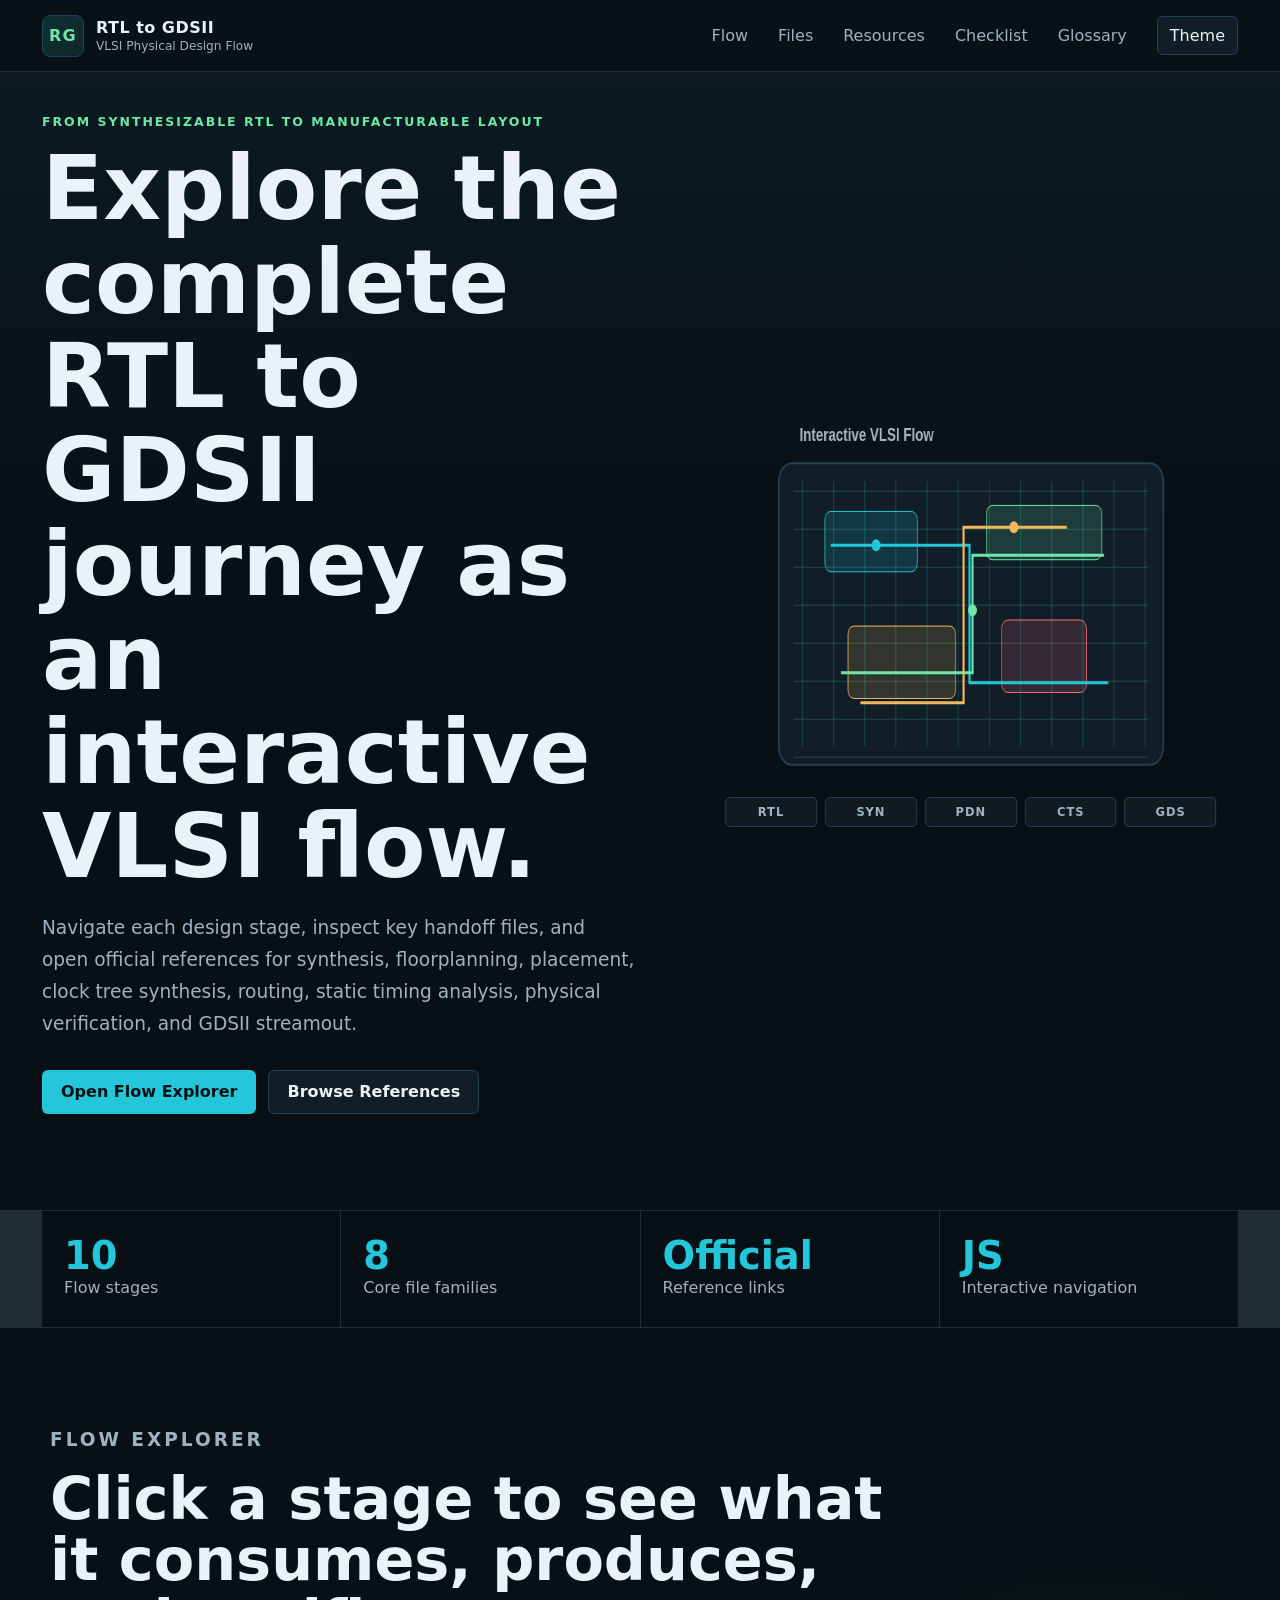
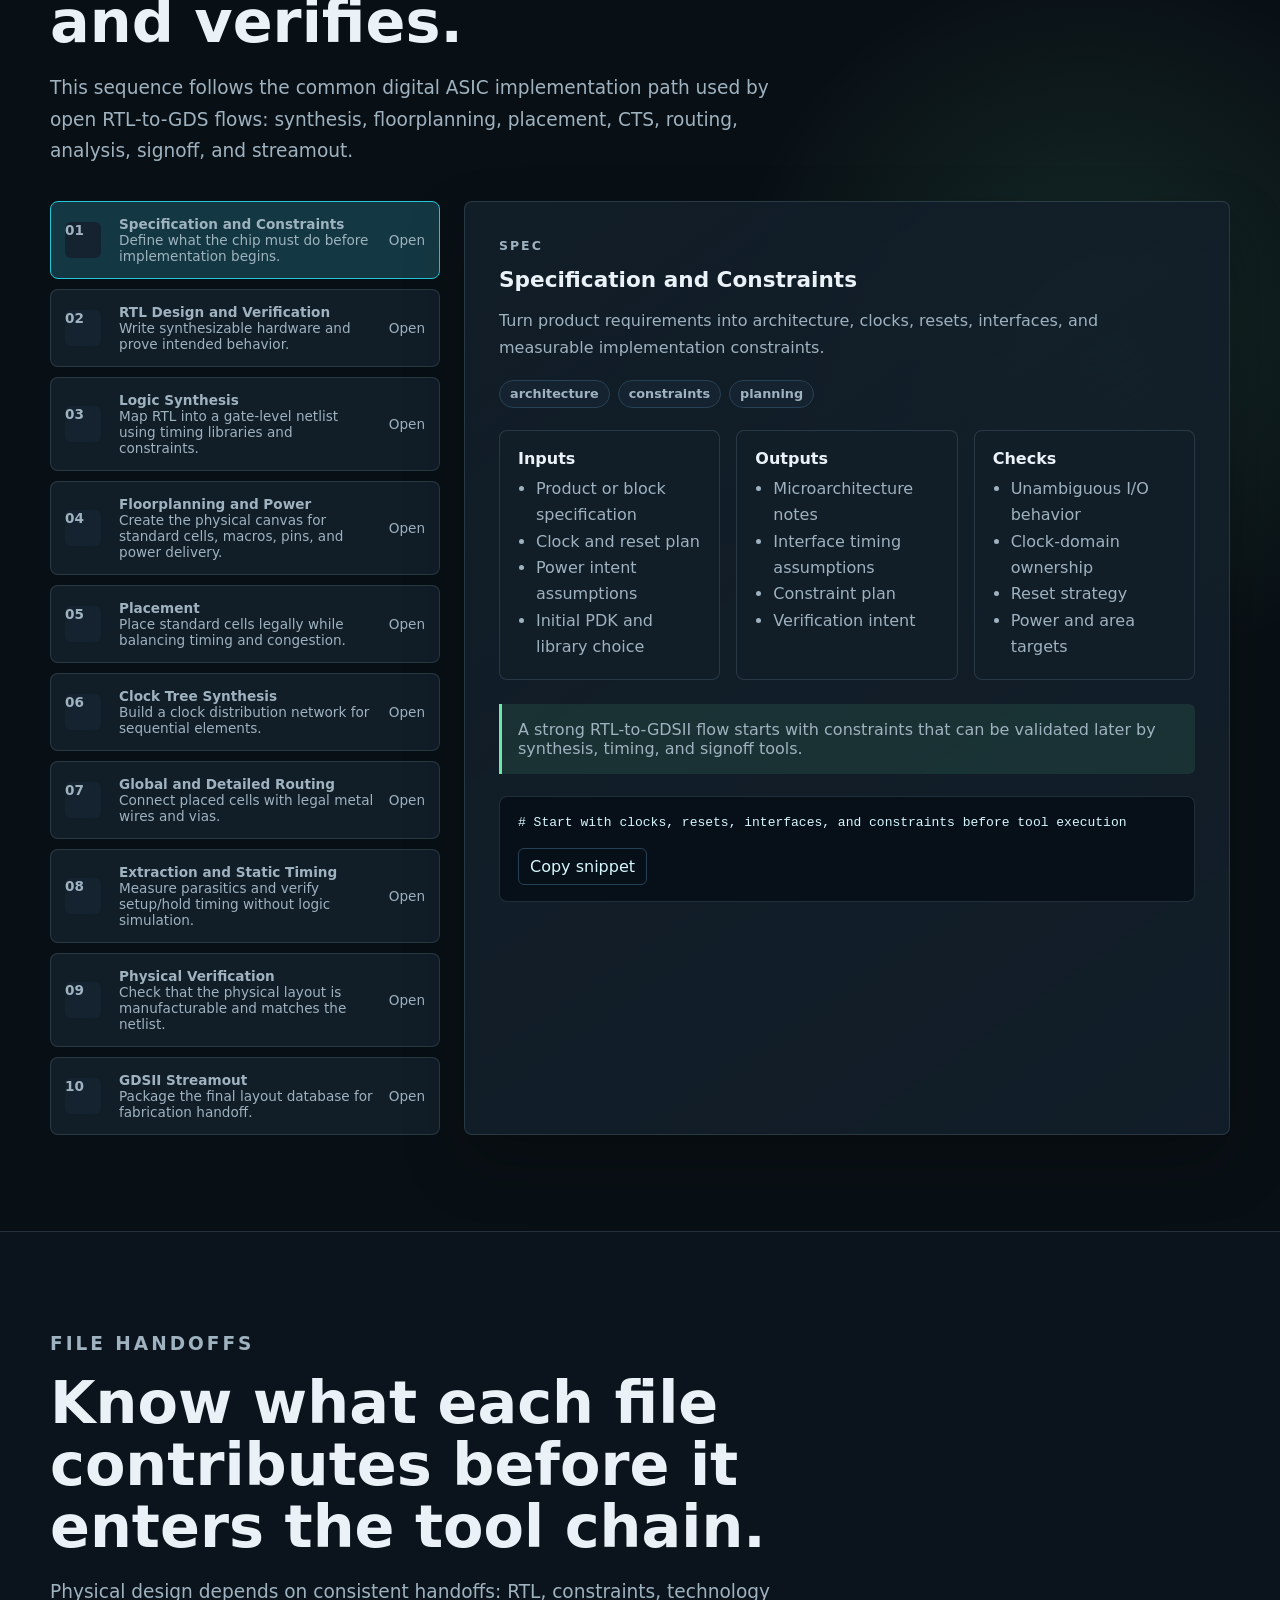
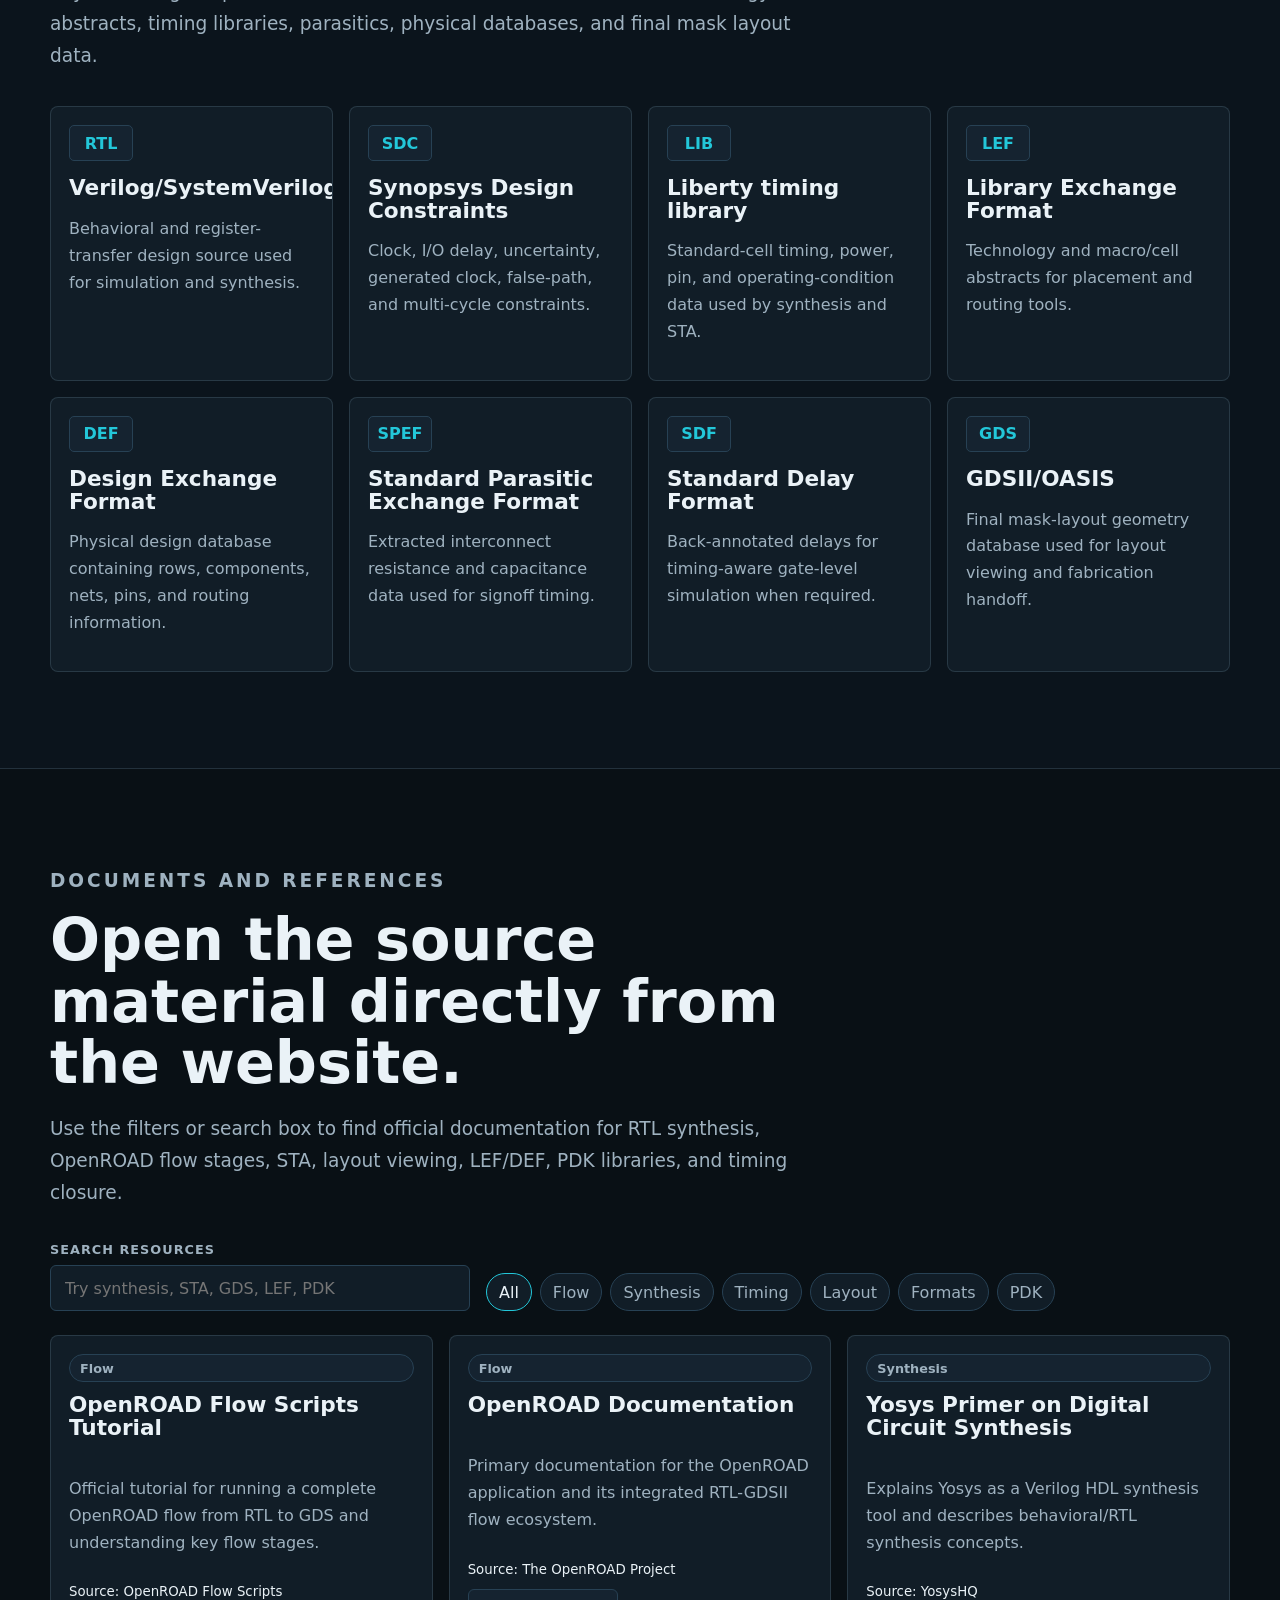
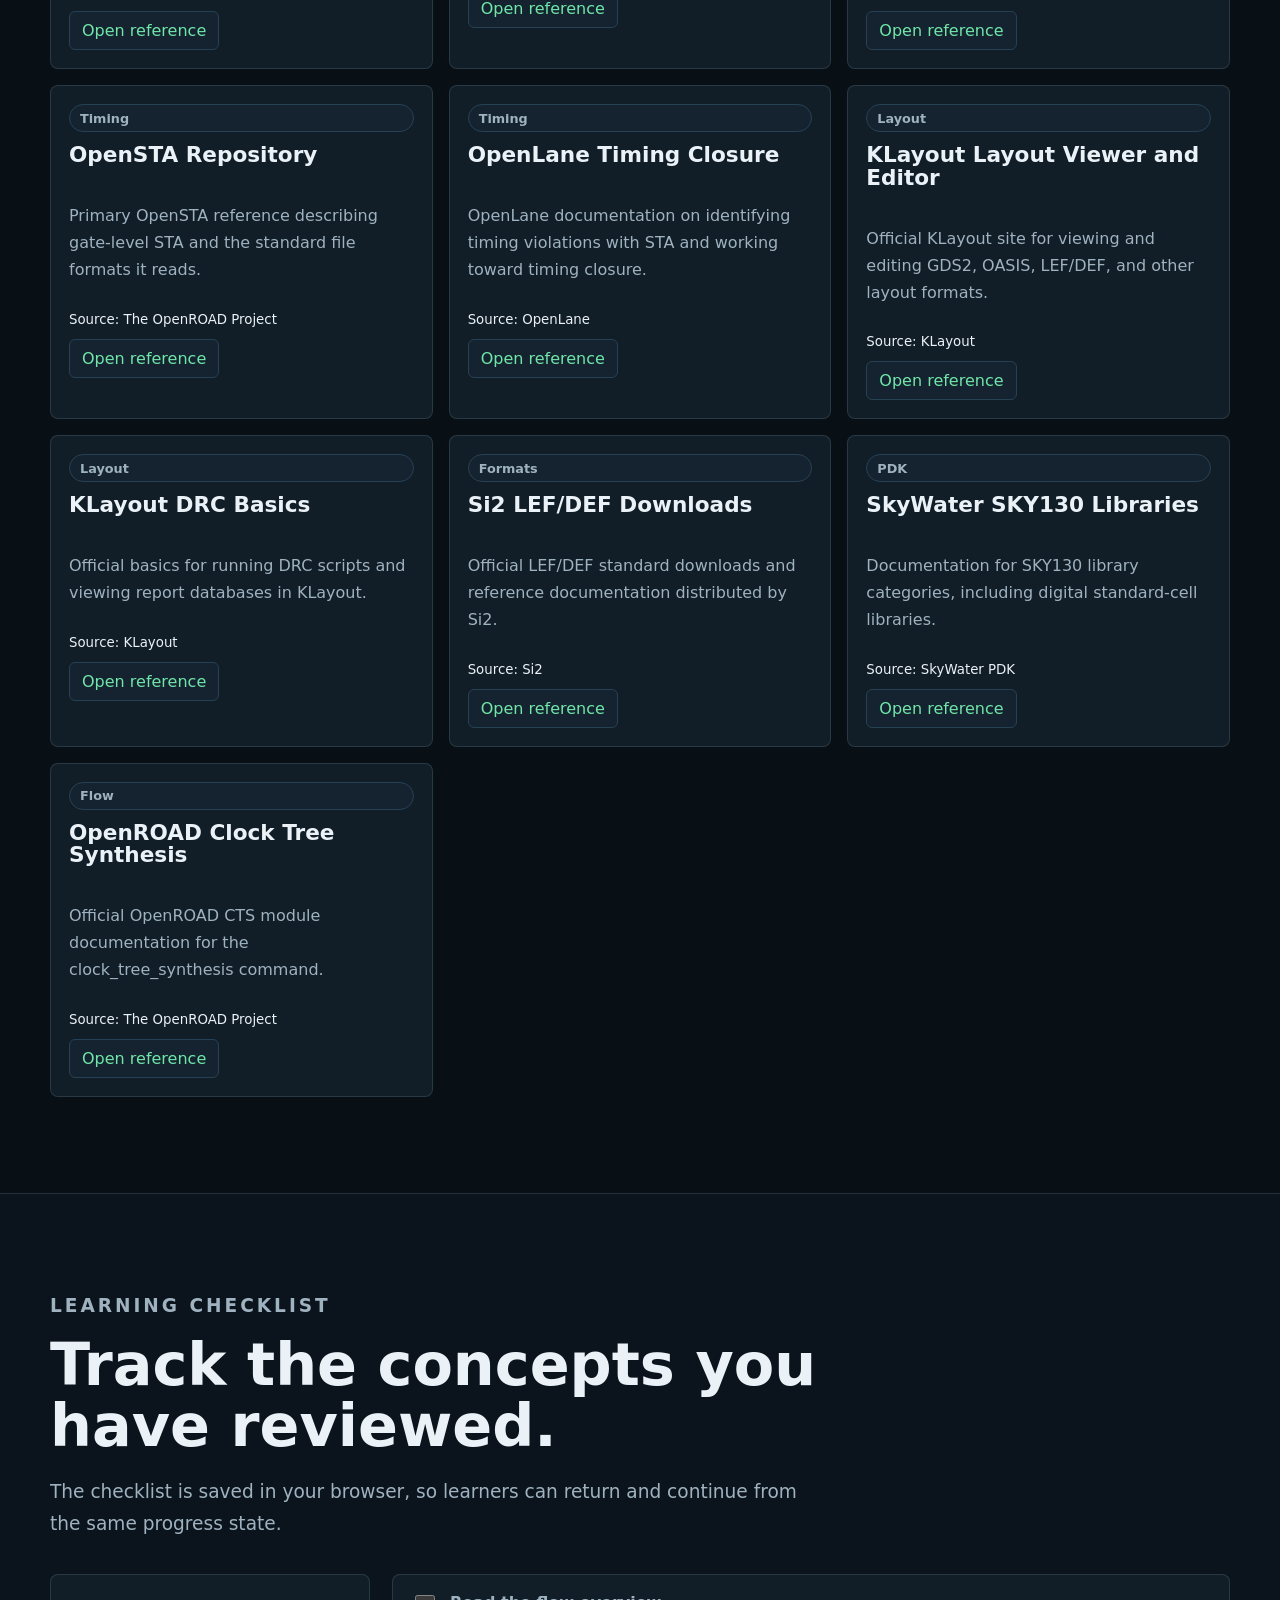
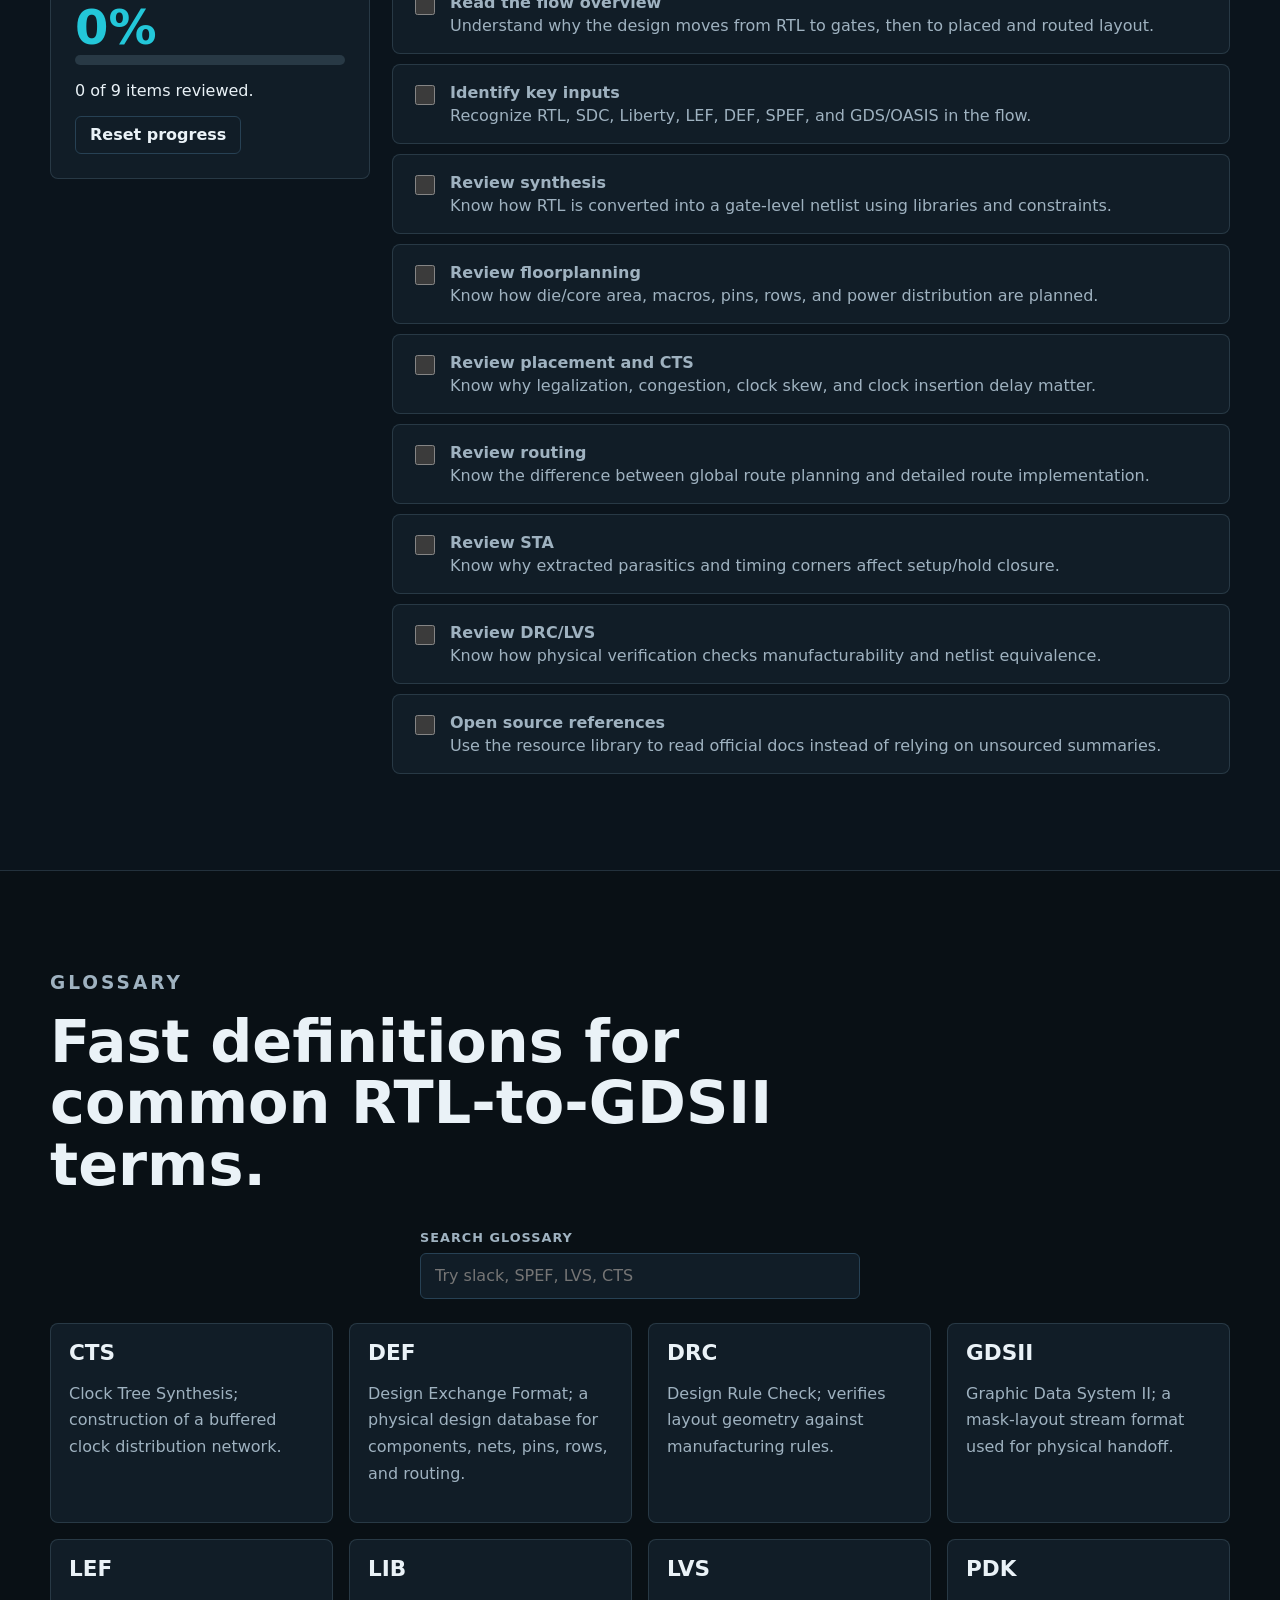
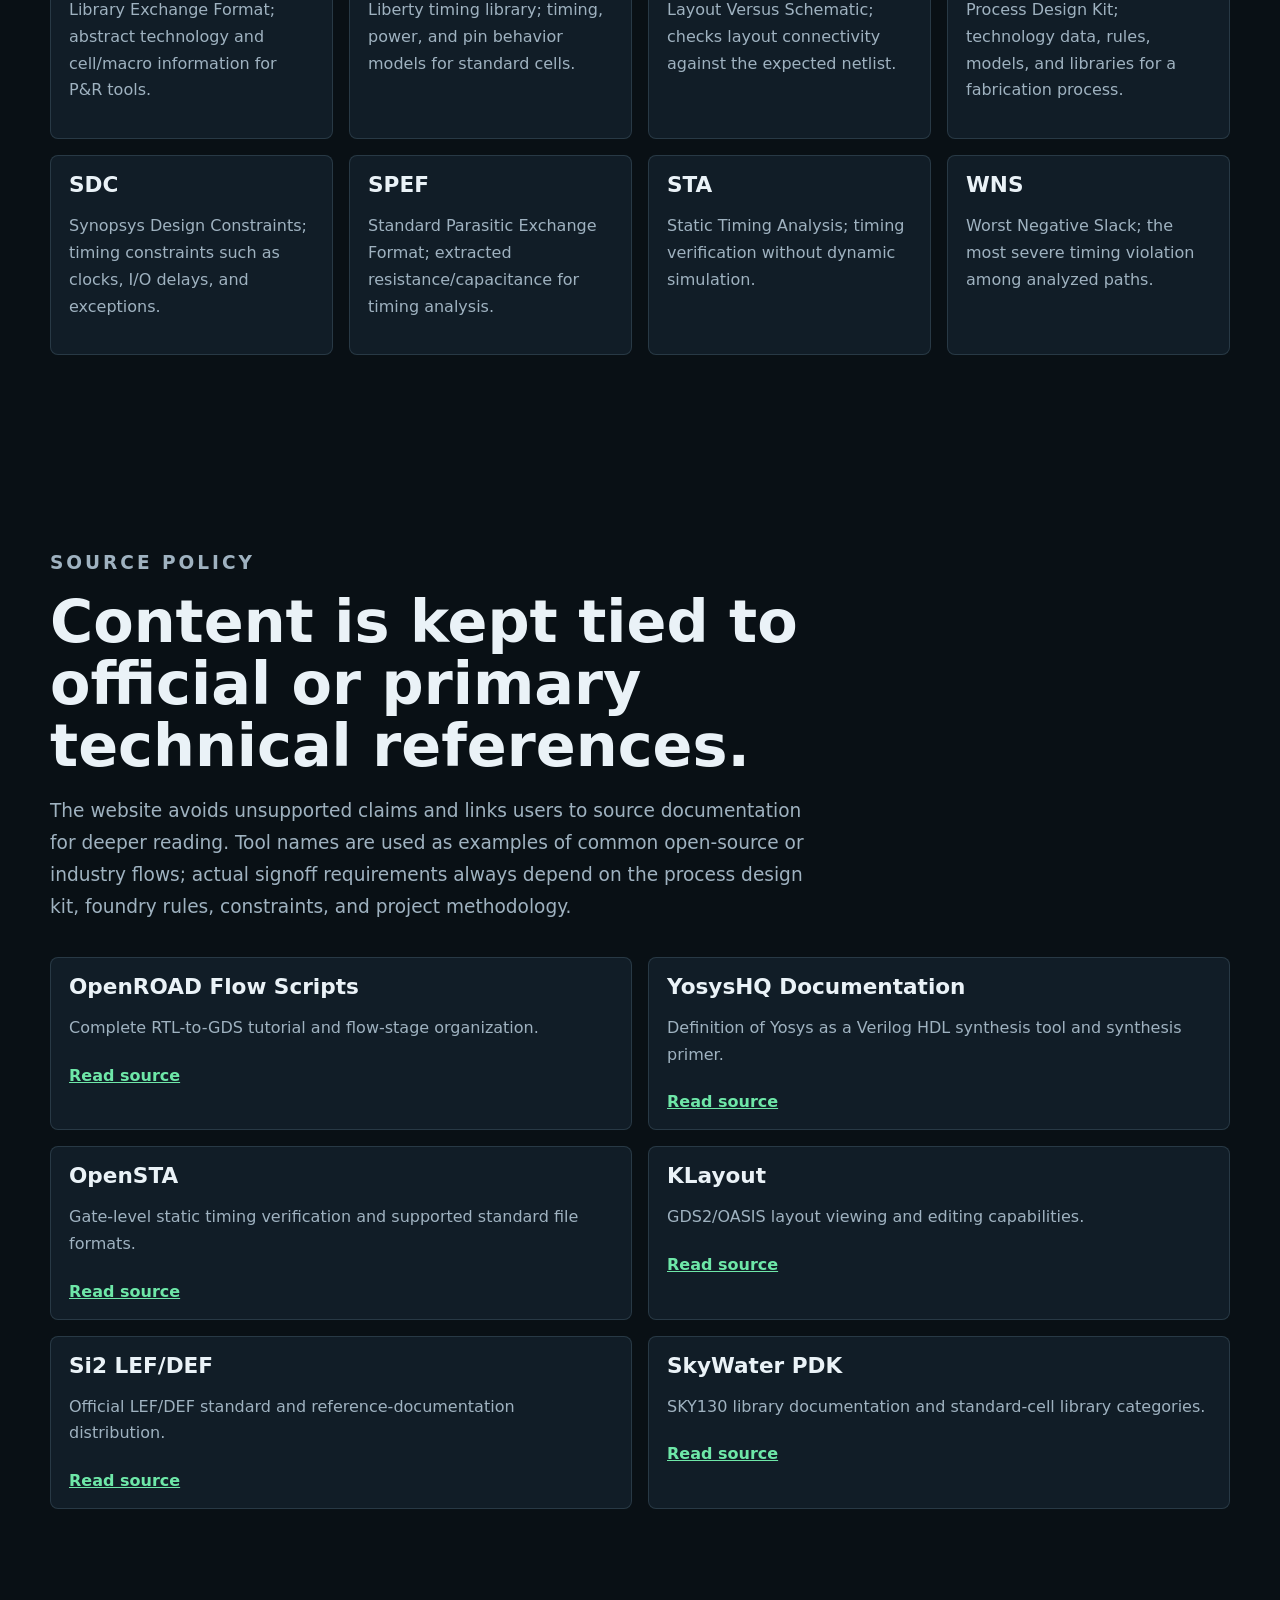
==== index.html @ 14cce44e "Upgrade RTL to GDSII interactive website" ====
<!DOCTYPE html>
<html lang="en">
<head>
  <meta charset="UTF-8">
  <meta name="viewport" content="width=device-width, initial-scale=1.0">
  <meta name="description" content="Interactive RTL to GDSII learning portal for VLSI physical design flow, file formats, signoff checks, and official references.">
  <title>RTL to GDSII | Interactive VLSI Design Flow</title>
  <link rel="stylesheet" href="style.css">
</head>
<body>
  <header class="site-header" id="top">
    <a class="brand" href="#home" aria-label="RTL to GDSII home">
      <span class="brand-mark">RG</span>
      <span>
        <strong>RTL to GDSII</strong>
        <small>VLSI Physical Design Flow</small>
      </span>
    </a>
    <button class="icon-button menu-toggle" type="button" aria-label="Open navigation" data-menu-toggle>
      <span></span><span></span><span></span>
    </button>
    <nav class="top-nav" aria-label="Primary navigation" data-nav>
      <a href="#flow">Flow</a>
      <a href="#formats">Files</a>
      <a href="#resources">Resources</a>
      <a href="#checklist">Checklist</a>
      <a href="#glossary">Glossary</a>
    </nav>
    <button class="mode-toggle" type="button" data-theme-toggle aria-label="Toggle interface theme">Theme</button>
  </header>

  <main>
    <section class="hero section-band" id="home">
      <div class="hero-copy reveal">
        <p class="eyebrow">From synthesizable RTL to manufacturable layout</p>
        <h1>Explore the complete RTL to GDSII journey as an interactive VLSI flow.</h1>
        <p class="hero-text">
          Navigate each design stage, inspect key handoff files, and open official references for synthesis,
          floorplanning, placement, clock tree synthesis, routing, static timing analysis, physical verification,
          and GDSII streamout.
        </p>
        <div class="hero-actions">
          <a class="primary-action" href="#flow">Open Flow Explorer</a>
          <a class="secondary-action" href="#resources">Browse References</a>
        </div>
      </div>
      <div class="hero-visual" aria-label="Animated routing view">
        <canvas id="signalCanvas" width="720" height="520"></canvas>
        <div class="chip-labels">
          <span>RTL</span>
          <span>SYN</span>
          <span>PDN</span>
          <span>CTS</span>
          <span>GDS</span>
        </div>
      </div>
    </section>

    <section class="quick-strip" aria-label="Key learning areas">
      <div><strong>10</strong><span>Flow stages</span></div>
      <div><strong>8</strong><span>Core file families</span></div>
      <div><strong>Official</strong><span>Reference links</span></div>
      <div><strong>JS</strong><span>Interactive navigation</span></div>
    </section>

    <section class="section-band" id="flow">
      <div class="section-heading reveal">
        <p class="eyebrow">Flow Explorer</p>
        <h2>Click a stage to see what it consumes, produces, and verifies.</h2>
        <p>
          This sequence follows the common digital ASIC implementation path used by open RTL-to-GDS flows:
          synthesis, floorplanning, placement, CTS, routing, analysis, signoff, and streamout.
        </p>
      </div>
      <div class="flow-layout">
        <div class="stage-rail" data-stage-rail aria-label="RTL to GDSII stages"></div>
        <article class="stage-panel" data-stage-panel aria-live="polite"></article>
      </div>
    </section>

    <section class="section-band muted" id="formats">
      <div class="section-heading reveal">
        <p class="eyebrow">File Handoffs</p>
        <h2>Know what each file contributes before it enters the tool chain.</h2>
        <p>
          Physical design depends on consistent handoffs: RTL, constraints, technology abstracts, timing libraries,
          parasitics, physical databases, and final mask layout data.
        </p>
      </div>
      <div class="format-grid" data-format-grid></div>
    </section>

    <section class="section-band" id="resources">
      <div class="section-heading reveal">
        <p class="eyebrow">Documents and References</p>
        <h2>Open the source material directly from the website.</h2>
        <p>
          Use the filters or search box to find official documentation for RTL synthesis, OpenROAD flow stages,
          STA, layout viewing, LEF/DEF, PDK libraries, and timing closure.
        </p>
      </div>
      <div class="resource-tools">
        <label class="search-field">
          <span>Search resources</span>
          <input type="search" data-resource-search placeholder="Try synthesis, STA, GDS, LEF, PDK">
        </label>
        <div class="filter-row" data-resource-filters></div>
      </div>
      <div class="resource-grid" data-resource-grid></div>
    </section>

    <section class="section-band muted" id="checklist">
      <div class="section-heading reveal">
        <p class="eyebrow">Learning Checklist</p>
        <h2>Track the concepts you have reviewed.</h2>
        <p>
          The checklist is saved in your browser, so learners can return and continue from the same progress state.
        </p>
      </div>
      <div class="checklist-layout">
        <div class="progress-card">
          <span class="progress-number" data-progress-number>0%</span>
          <div class="progress-track"><span data-progress-bar></span></div>
          <p data-progress-caption>Start with the first item below.</p>
          <button class="secondary-action compact" type="button" data-reset-progress>Reset progress</button>
        </div>
        <div class="checklist" data-checklist></div>
      </div>
    </section>

    <section class="section-band" id="glossary">
      <div class="section-heading reveal">
        <p class="eyebrow">Glossary</p>
        <h2>Fast definitions for common RTL-to-GDSII terms.</h2>
      </div>
      <label class="search-field glossary-search">
        <span>Search glossary</span>
        <input type="search" data-glossary-search placeholder="Try slack, SPEF, LVS, CTS">
      </label>
      <div class="glossary-grid" data-glossary-grid></div>
    </section>

    <section class="section-band sources" id="sources">
      <div class="section-heading reveal">
        <p class="eyebrow">Source Policy</p>
        <h2>Content is kept tied to official or primary technical references.</h2>
        <p>
          The website avoids unsupported claims and links users to source documentation for deeper reading.
          Tool names are used as examples of common open-source or industry flows; actual signoff requirements
          always depend on the process design kit, foundry rules, constraints, and project methodology.
        </p>
      </div>
      <div class="source-list" data-source-list></div>
    </section>
  </main>

  <button class="back-to-top" type="button" data-back-to-top aria-label="Back to top">Top</button>
  <script src="app.js"></script>
</body>
</html>
---- style.css ----
:root {
  color-scheme: dark;
  --bg: #091015;
  --bg-2: #0d171f;
  --panel: #111d27;
  --panel-2: #152330;
  --line: #274154;
  --line-soft: rgba(145, 183, 205, 0.18);
  --text: #eaf2f7;
  --muted: #9fb2c0;
  --soft: #6d8392;
  --accent: #23c7d9;
  --accent-2: #6ee7a8;
  --accent-3: #f2b95b;
  --danger: #ff6b7a;
  --shadow: rgba(0, 0, 0, 0.26);
  --max: 1180px;
  --radius: 8px;
}

body.light {
  color-scheme: light;
  --bg: #f5f8fb;
  --bg-2: #e8f0f6;
  --panel: #ffffff;
  --panel-2: #f0f5f9;
  --line: #bfd1dc;
  --line-soft: rgba(50, 83, 102, 0.16);
  --text: #10212e;
  --muted: #42596a;
  --soft: #6e8494;
  --shadow: rgba(34, 68, 88, 0.14);
}

* {
  box-sizing: border-box;
}

html {
  scroll-behavior: smooth;
}

body {
  margin: 0;
  min-height: 100vh;
  font-family: Inter, ui-sans-serif, system-ui, -apple-system, BlinkMacSystemFont, "Segoe UI", sans-serif;
  background:
    linear-gradient(180deg, rgba(35, 199, 217, 0.07), transparent 520px),
    radial-gradient(circle at 85% 20%, rgba(110, 231, 168, 0.12), transparent 360px),
    var(--bg);
  color: var(--text);
}

a {
  color: inherit;
}

button,
input {
  font: inherit;
}

.site-header {
  position: sticky;
  top: 0;
  z-index: 50;
  display: grid;
  grid-template-columns: auto 1fr auto;
  align-items: center;
  gap: 18px;
  min-height: 72px;
  padding: 12px clamp(16px, 4vw, 42px);
  border-bottom: 1px solid var(--line-soft);
  background: color-mix(in srgb, var(--bg) 88%, transparent);
  backdrop-filter: blur(16px);
}

.brand {
  display: inline-flex;
  align-items: center;
  gap: 12px;
  text-decoration: none;
}

.brand-mark {
  display: grid;
  place-items: center;
  width: 42px;
  height: 42px;
  border: 1px solid var(--line);
  border-radius: var(--radius);
  background: linear-gradient(135deg, rgba(35, 199, 217, 0.18), rgba(110, 231, 168, 0.10));
  color: var(--accent-2);
  font-weight: 800;
  letter-spacing: 0.08em;
}

.brand strong,
.brand small {
  display: block;
}

.brand strong {
  font-size: 1rem;
  letter-spacing: 0.03em;
}

.brand small {
  margin-top: 2px;
  color: var(--muted);
  font-size: 0.76rem;
}

.top-nav {
  display: flex;
  justify-content: flex-end;
  align-items: center;
  gap: 6px;
}

.top-nav a {
  padding: 9px 12px;
  border-radius: 6px;
  color: var(--muted);
  text-decoration: none;
  transition: background 160ms ease, color 160ms ease;
}

.top-nav a:hover,
.top-nav a.active {
  color: var(--text);
  background: var(--line-soft);
}

.mode-toggle,
.primary-action,
.secondary-action,
.back-to-top,
.resource-card a,
.copy-button {
  border: 1px solid var(--line);
  border-radius: 6px;
  cursor: pointer;
  transition: transform 160ms ease, border-color 160ms ease, background 160ms ease;
}

.mode-toggle {
  justify-self: end;
  padding: 9px 12px;
  background: var(--panel);
  color: var(--text);
}

.mode-toggle:hover,
.secondary-action:hover,
.copy-button:hover {
  transform: translateY(-1px);
  border-color: var(--accent);
}

.menu-toggle {
  display: none;
  width: 42px;
  height: 42px;
  border: 1px solid var(--line);
  border-radius: 6px;
  background: var(--panel);
}

.menu-toggle span {
  display: block;
  width: 18px;
  height: 2px;
  margin: 4px auto;
  background: var(--text);
}

.section-band {
  width: 100%;
  padding: clamp(54px, 8vw, 96px) clamp(16px, 4vw, 42px);
}

.section-band > * {
  max-width: var(--max);
  margin-left: auto;
  margin-right: auto;
}

.muted {
  background: color-mix(in srgb, var(--bg-2) 72%, transparent);
  border-top: 1px solid var(--line-soft);
  border-bottom: 1px solid var(--line-soft);
}

.hero {
  min-height: calc(100vh - 72px);
  display: grid;
  grid-template-columns: minmax(0, 1fr) minmax(380px, 0.9fr);
  align-items: center;
  gap: clamp(28px, 6vw, 68px);
  padding-top: 42px;
}

.hero-copy,
.hero-visual {
  max-width: none;
}

.eyebrow {
  margin: 0 0 12px;
  color: var(--accent-2);
  font-size: 0.78rem;
  font-weight: 800;
  letter-spacing: 0.16em;
  text-transform: uppercase;
}

h1,
h2,
h3 {
  margin: 0;
  letter-spacing: 0;
  line-height: 1.05;
}

h1 {
  max-width: 780px;
  font-size: clamp(2.5rem, 7vw, 5.9rem);
}

h2 {
  max-width: 840px;
  font-size: clamp(2rem, 4.6vw, 4.3rem);
}

h3 {
  font-size: 1.35rem;
}

.hero-text,
.section-heading p {
  max-width: 760px;
  color: var(--muted);
  font-size: clamp(1rem, 1.6vw, 1.16rem);
  line-height: 1.72;
}

.hero-actions {
  display: flex;
  flex-wrap: wrap;
  gap: 12px;
  margin-top: 30px;
}

.primary-action,
.secondary-action {
  display: inline-flex;
  align-items: center;
  justify-content: center;
  min-height: 44px;
  padding: 0 18px;
  text-decoration: none;
  font-weight: 800;
}

.primary-action {
  border-color: transparent;
  background: var(--accent);
  color: #031116;
}

.primary-action:hover {
  transform: translateY(-2px);
  background: color-mix(in srgb, var(--accent) 86%, white);
}

.secondary-action {
  background: var(--panel);
  color: var(--text);
}

.compact {
  min-height: 38px;
  padding: 0 14px;
}

.hero-visual {
  position: relative;
  min-height: 520px;
  overflow: hidden;
}

#signalCanvas {
  width: 100%;
  height: min(62vw, 520px);
  display: block;
}

.chip-labels {
  position: absolute;
  left: 50%;
  bottom: 9%;
  display: grid;
  grid-template-columns: repeat(5, minmax(42px, 1fr));
  gap: 8px;
  width: min(92%, 560px);
  transform: translateX(-50%);
}

.chip-labels span {
  padding: 7px 5px;
  border: 1px solid var(--line);
  border-radius: 5px;
  background: color-mix(in srgb, var(--panel) 82%, transparent);
  color: var(--muted);
  text-align: center;
  font-size: 0.72rem;
  font-weight: 800;
  letter-spacing: 0.08em;
}

.quick-strip {
  display: grid;
  grid-template-columns: repeat(4, 1fr);
  gap: 1px;
  padding: 1px clamp(16px, 4vw, 42px);
  background: var(--line-soft);
}

.quick-strip div {
  min-height: 116px;
  padding: 22px;
  background: var(--bg);
}

.quick-strip strong,
.quick-strip span {
  display: block;
}

.quick-strip strong {
  color: var(--accent);
  font-size: clamp(1.4rem, 3vw, 2.5rem);
}

.quick-strip span {
  color: var(--muted);
}

.section-heading {
  margin-bottom: 34px;
}

.flow-layout {
  display: grid;
  grid-template-columns: 390px 1fr;
  gap: 24px;
  min-width: 0;
}

.stage-rail {
  display: grid;
  gap: 10px;
  min-width: 0;
}

.stage-button {
  display: grid;
  grid-template-columns: 42px 1fr auto;
  align-items: center;
  gap: 12px;
  width: 100%;
  max-width: 100%;
  min-width: 0;
  padding: 14px;
  border: 1px solid var(--line-soft);
  border-radius: var(--radius);
  background: var(--panel);
  color: var(--text);
  text-align: left;
  cursor: pointer;
}

.stage-button:hover,
.stage-button.active {
  border-color: var(--accent);
  background: color-mix(in srgb, var(--panel) 84%, var(--accent) 16%);
}

.stage-index {
  display: grid;
  place-items: center;
  width: 36px;
  height: 36px;
  border-radius: 6px;
  background: var(--panel-2);
  color: var(--accent);
  font-weight: 900;
}

.stage-button strong,
.stage-button span {
  display: block;
}

.stage-button > span:nth-child(2) {
  min-width: 0;
  overflow-wrap: anywhere;
}

.stage-button strong,
.stage-button span span {
  white-space: normal;
  overflow-wrap: anywhere;
}

.stage-button span {
  color: var(--muted);
  font-size: 0.85rem;
}

.stage-arrow {
  color: var(--accent-2);
}

.stage-panel {
  min-height: 620px;
  min-width: 0;
  padding: clamp(20px, 4vw, 34px);
  border: 1px solid var(--line-soft);
  border-radius: var(--radius);
  background: linear-gradient(145deg, var(--panel), color-mix(in srgb, var(--panel-2) 70%, transparent));
  box-shadow: 0 28px 60px var(--shadow);
}

.stage-panel .tag-row,
.tag-row {
  display: flex;
  flex-wrap: wrap;
  gap: 8px;
  margin: 18px 0;
}

.tag {
  display: inline-flex;
  align-items: center;
  min-height: 28px;
  padding: 0 10px;
  border: 1px solid var(--line);
  border-radius: 999px;
  color: var(--muted);
  background: var(--panel-2);
  font-size: 0.8rem;
  font-weight: 700;
}

.detail-grid,
.format-grid,
.resource-grid,
.glossary-grid,
.source-list {
  display: grid;
  gap: 16px;
}

.detail-grid {
  grid-template-columns: repeat(3, 1fr);
  margin-top: 22px;
}

.detail-card,
.format-card,
.resource-card,
.glossary-card,
.source-item,
.check-item,
.progress-card {
  border: 1px solid var(--line-soft);
  border-radius: var(--radius);
  background: var(--panel);
}

.detail-card,
.format-card,
.resource-card,
.glossary-card,
.source-item,
.check-item {
  padding: 18px;
}

.detail-card h4,
.format-card h3,
.resource-card h3,
.glossary-card h3 {
  margin: 0 0 8px;
  color: var(--text);
}

.detail-card ul {
  margin: 0;
  padding-left: 18px;
  color: var(--muted);
  line-height: 1.65;
}

.stage-note {
  margin-top: 24px;
  padding: 16px;
  border-left: 3px solid var(--accent-2);
  border-radius: 0 6px 6px 0;
  background: color-mix(in srgb, var(--accent-2) 10%, transparent);
  color: var(--muted);
}

.format-grid {
  grid-template-columns: repeat(4, 1fr);
}

.format-card {
  position: relative;
  overflow: hidden;
}

.format-card::before {
  content: attr(data-ext);
  display: inline-flex;
  align-items: center;
  justify-content: center;
  min-width: 62px;
  min-height: 34px;
  margin-bottom: 16px;
  border: 1px solid var(--line);
  border-radius: 5px;
  color: var(--accent);
  background: var(--panel-2);
  font-weight: 900;
}

.resource-tools {
  display: grid;
  grid-template-columns: minmax(260px, 420px) 1fr;
  gap: 16px;
  align-items: end;
  margin-bottom: 24px;
}

.search-field {
  display: grid;
  gap: 8px;
}

.search-field span {
  color: var(--muted);
  font-size: 0.8rem;
  font-weight: 800;
  letter-spacing: 0.08em;
  text-transform: uppercase;
}

.search-field input {
  min-height: 46px;
  width: 100%;
  border: 1px solid var(--line);
  border-radius: 6px;
  padding: 0 14px;
  background: var(--panel);
  color: var(--text);
  outline: none;
}

.search-field input:focus {
  border-color: var(--accent);
}

.filter-row {
  display: flex;
  flex-wrap: wrap;
  gap: 8px;
}

.filter-chip {
  min-height: 38px;
  border: 1px solid var(--line);
  border-radius: 999px;
  padding: 0 12px;
  background: var(--panel);
  color: var(--muted);
  cursor: pointer;
}

.filter-chip.active,
.filter-chip:hover {
  color: var(--text);
  border-color: var(--accent);
}

.resource-grid {
  grid-template-columns: repeat(3, 1fr);
}

.resource-card {
  display: grid;
  align-content: start;
  gap: 12px;
}

.resource-card p,
.format-card p,
.glossary-card p,
.source-item p,
.stage-panel p {
  color: var(--muted);
  line-height: 1.68;
}

.resource-card a {
  justify-self: start;
  padding: 9px 12px;
  background: var(--panel-2);
  color: var(--accent-2);
  text-decoration: none;
}

.checklist-layout {
  display: grid;
  grid-template-columns: 320px 1fr;
  gap: 22px;
}

.progress-card {
  position: sticky;
  top: 96px;
  align-self: start;
  padding: 24px;
}

.progress-number {
  display: block;
  color: var(--accent);
  font-size: 3rem;
  font-weight: 900;
}

.progress-track {
  height: 10px;
  overflow: hidden;
  border-radius: 999px;
  background: var(--line-soft);
}

.progress-track span {
  display: block;
  width: 0;
  height: 100%;
  border-radius: inherit;
  background: linear-gradient(90deg, var(--accent), var(--accent-2));
  transition: width 220ms ease;
}

.checklist {
  display: grid;
  gap: 10px;
}

.check-item {
  display: grid;
  grid-template-columns: auto 1fr;
  gap: 12px;
  align-items: start;
  cursor: pointer;
}

.check-item input {
  width: 20px;
  height: 20px;
  margin-top: 2px;
  accent-color: var(--accent);
}

.check-item strong {
  display: block;
  margin-bottom: 4px;
}

.check-item span {
  color: var(--muted);
}

.glossary-search {
  max-width: 440px;
  margin-bottom: 24px;
}

.glossary-grid {
  grid-template-columns: repeat(4, 1fr);
}

.source-list {
  grid-template-columns: repeat(2, 1fr);
}

.source-item a {
  display: inline-block;
  margin-top: 8px;
  color: var(--accent-2);
  font-weight: 800;
}

.code-strip {
  margin-top: 22px;
  border: 1px solid var(--line-soft);
  border-radius: var(--radius);
  background: #071018;
  overflow: hidden;
}

body.light .code-strip {
  background: #10212e;
}

.code-strip pre {
  margin: 0;
  padding: 18px;
  overflow-x: auto;
  color: #d7f7ff;
}

.copy-button {
  margin: 0 0 16px 18px;
  padding: 8px 11px;
  background: transparent;
  color: #d7f7ff;
}

.back-to-top {
  position: fixed;
  right: 18px;
  bottom: 18px;
  z-index: 40;
  padding: 10px 12px;
  background: var(--panel);
  color: var(--text);
  opacity: 0;
  pointer-events: none;
}

.back-to-top.visible {
  opacity: 1;
  pointer-events: auto;
}

.reveal {
  opacity: 0;
  transform: translateY(18px);
  transition: opacity 420ms ease, transform 420ms ease;
}

.reveal.visible {
  opacity: 1;
  transform: none;
}

@media (max-width: 1040px) {
  .hero,
  .flow-layout,
  .checklist-layout {
    grid-template-columns: 1fr;
  }

  .hero {
    min-height: auto;
  }

  .hero-visual {
    min-height: 380px;
  }

  .detail-grid,
  .resource-grid,
  .format-grid,
  .glossary-grid {
    grid-template-columns: repeat(2, 1fr);
  }

  .progress-card {
    position: static;
  }
}

@media (max-width: 760px) {
  .site-header {
    grid-template-columns: auto auto;
  }

  .menu-toggle {
    display: block;
    justify-self: end;
  }

  .top-nav {
    grid-column: 1 / -1;
    display: none;
    flex-direction: column;
    align-items: stretch;
    padding: 8px 0;
  }

  .top-nav.open {
    display: flex;
  }

  .mode-toggle {
    grid-column: 1 / -1;
    justify-self: stretch;
  }

  .quick-strip,
  .resource-tools,
  .detail-grid,
  .resource-grid,
  .format-grid,
  .glossary-grid,
  .source-list {
    grid-template-columns: 1fr;
  }

  .hero-visual {
    min-height: 300px;
  }

  .stage-button {
    grid-template-columns: 38px 1fr;
  }

  .stage-arrow {
    display: none;
  }
}

@media (prefers-reduced-motion: reduce) {
  *,
  *::before,
  *::after {
    scroll-behavior: auto !important;
    transition: none !important;
    animation: none !important;
  }
}
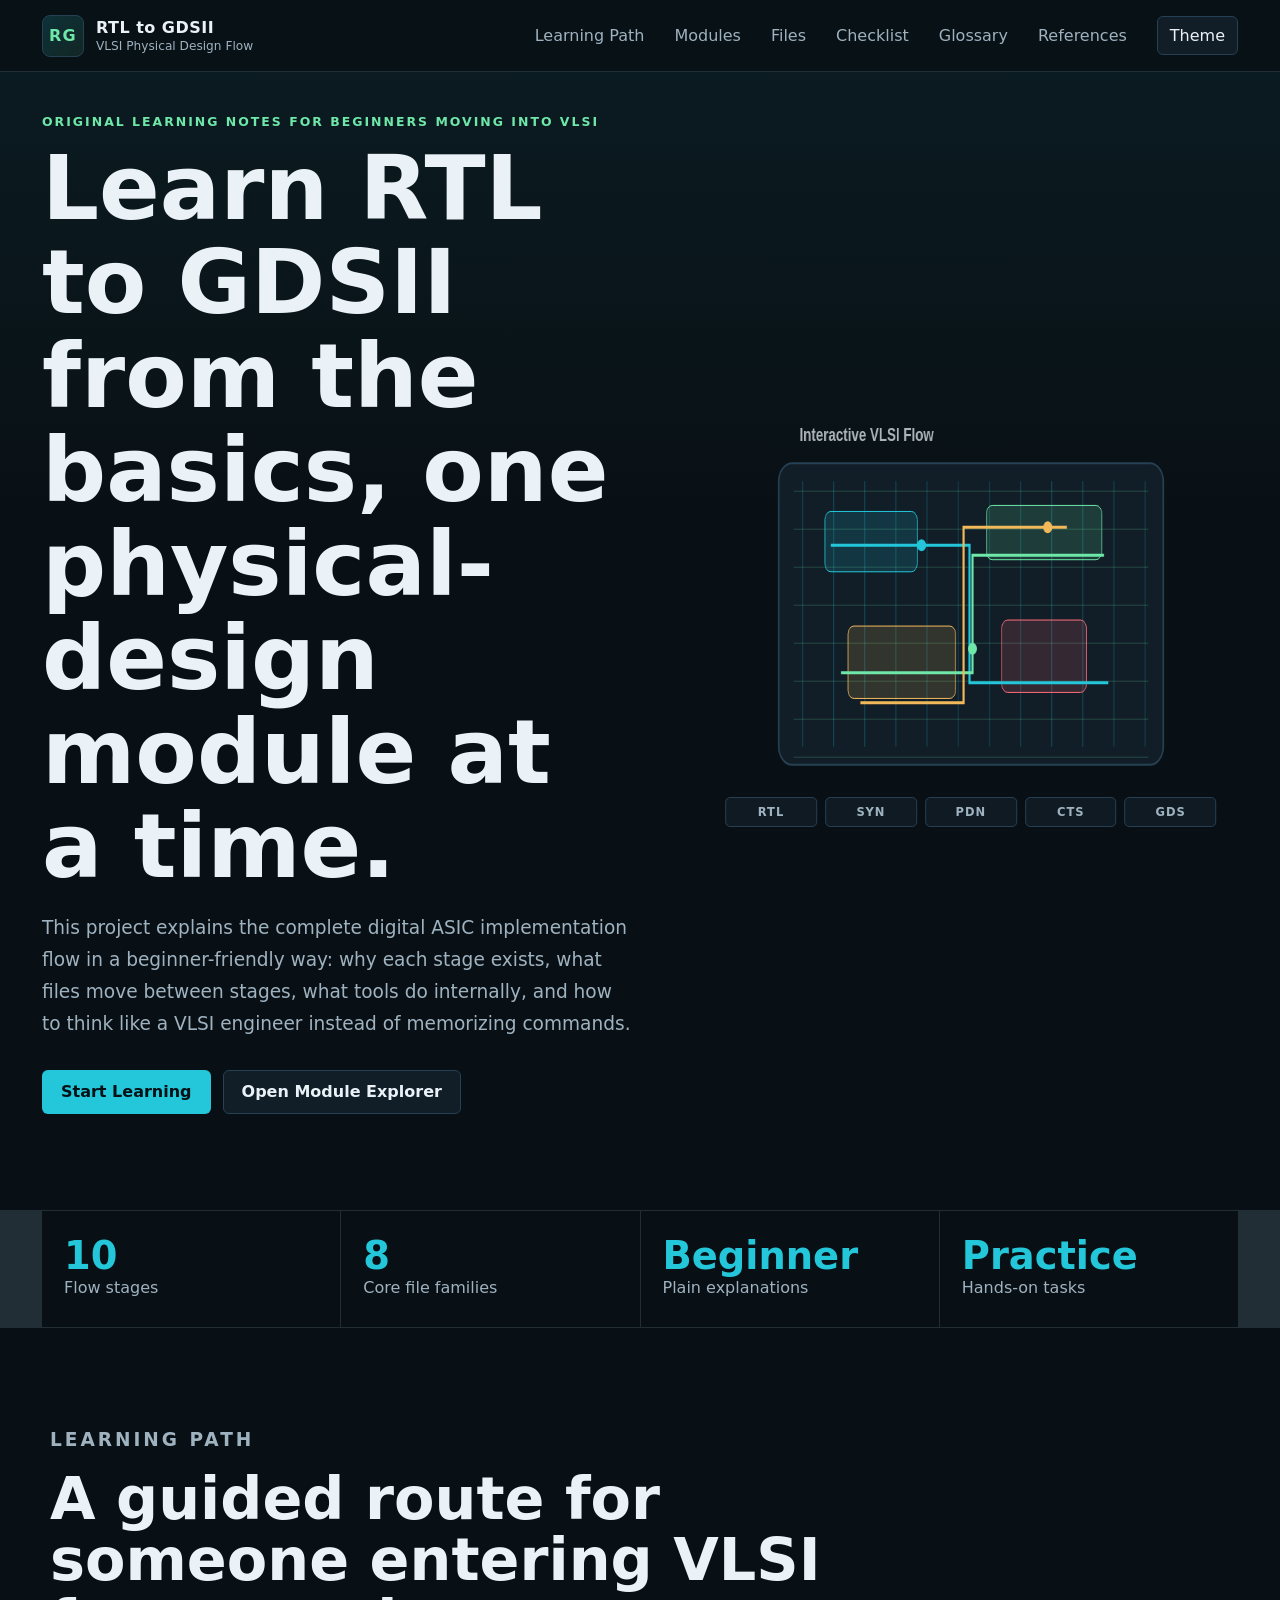
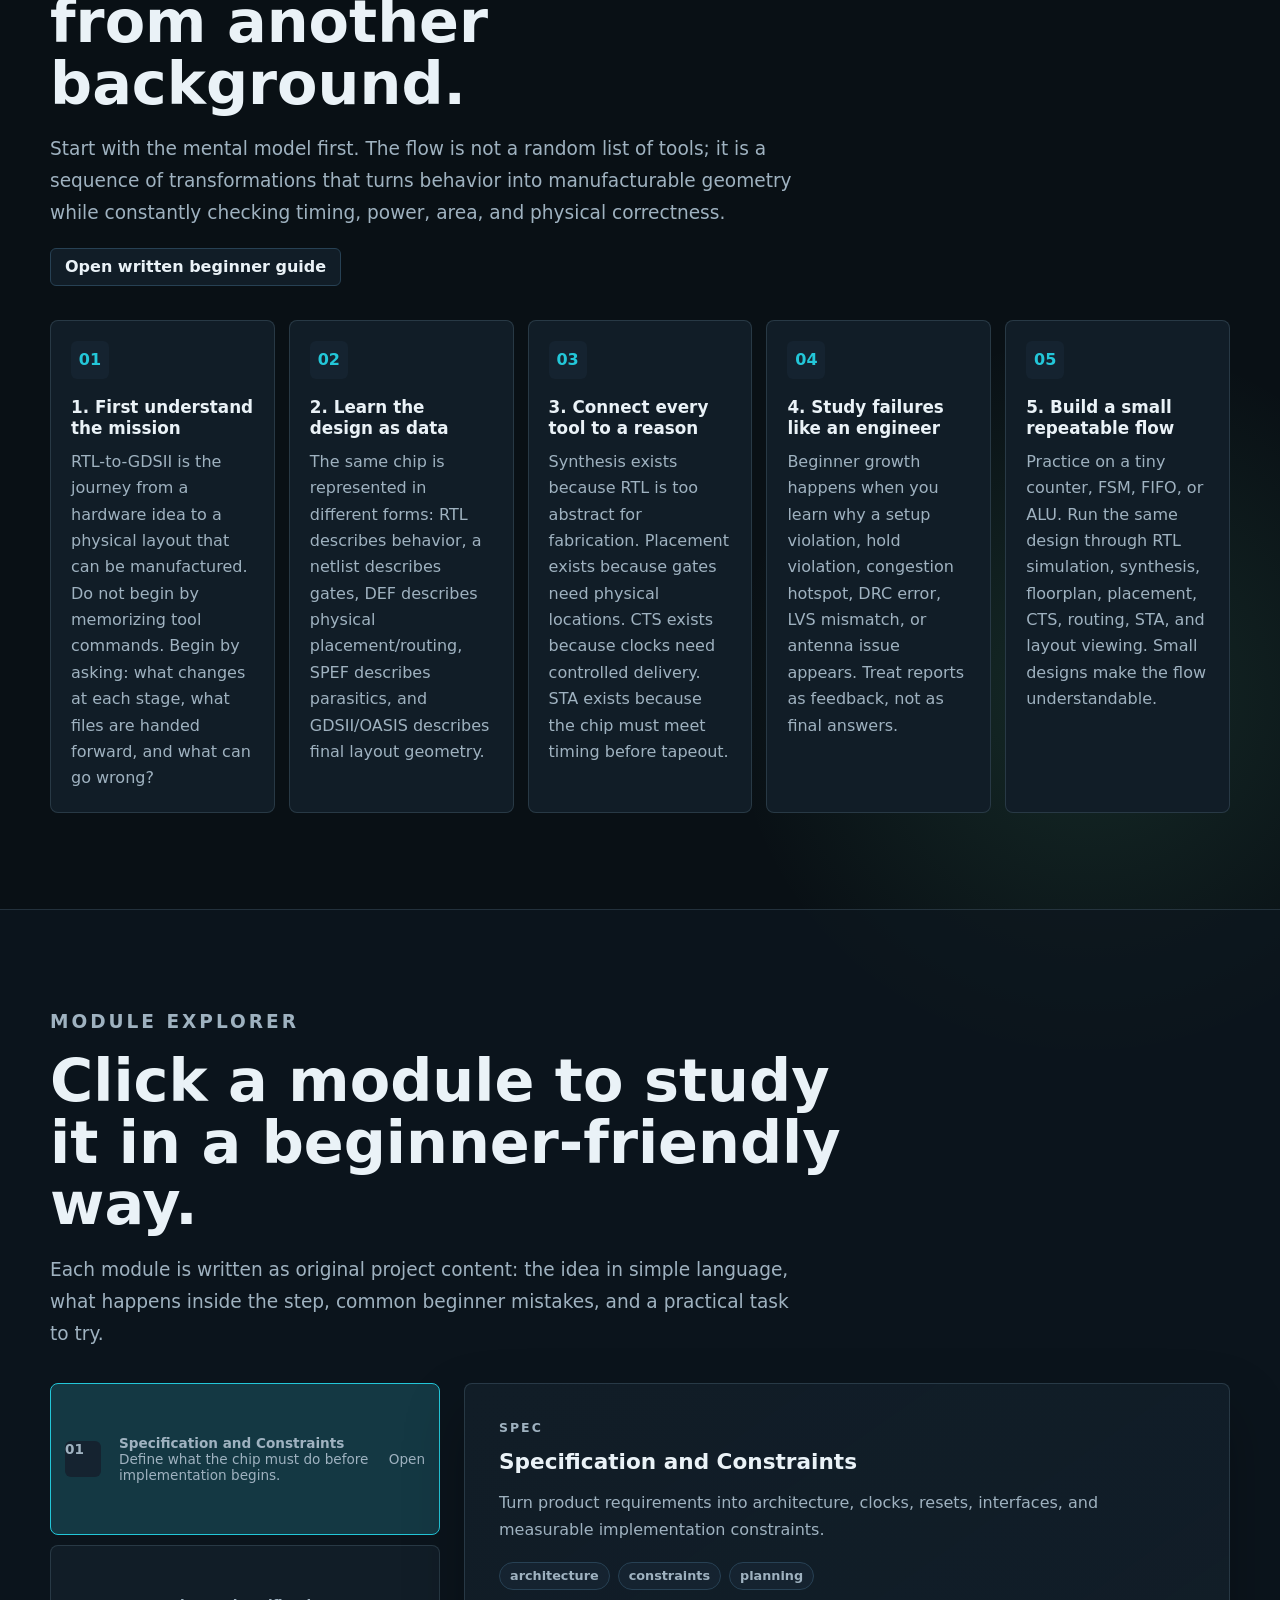
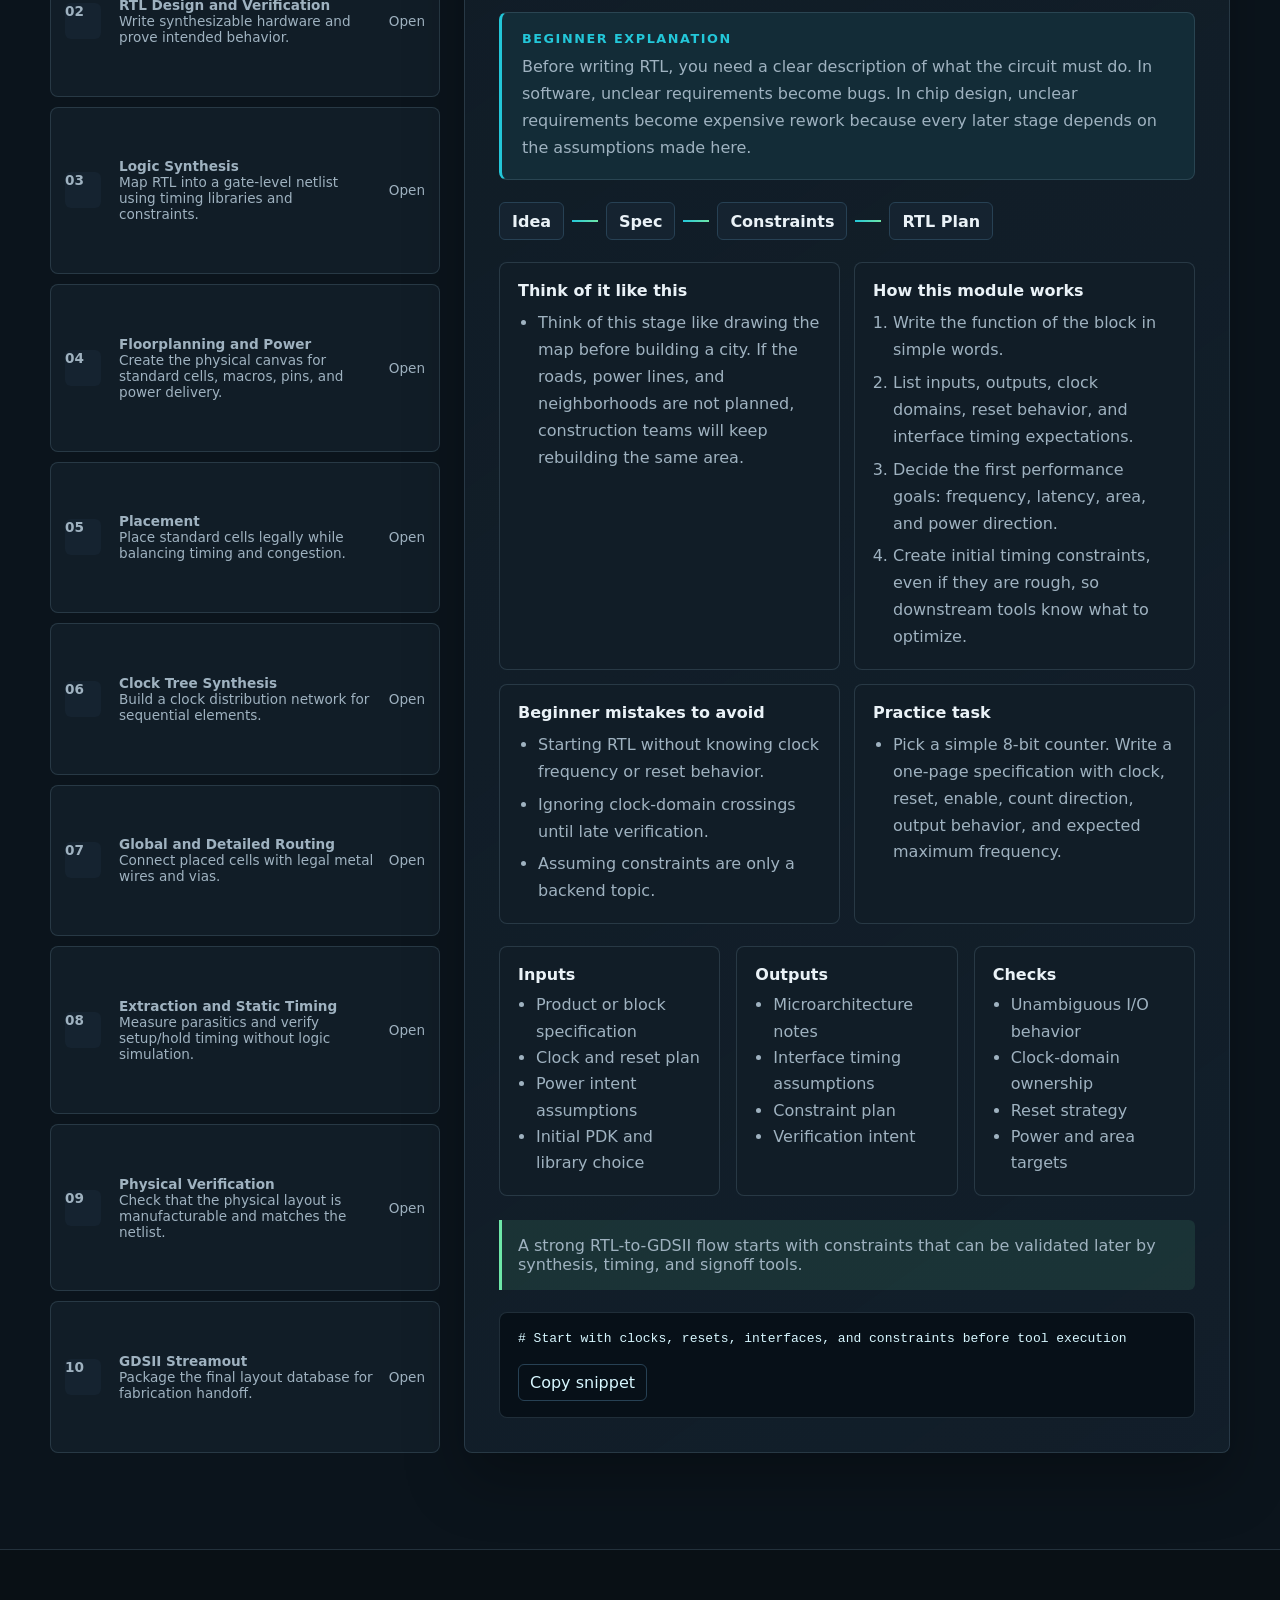
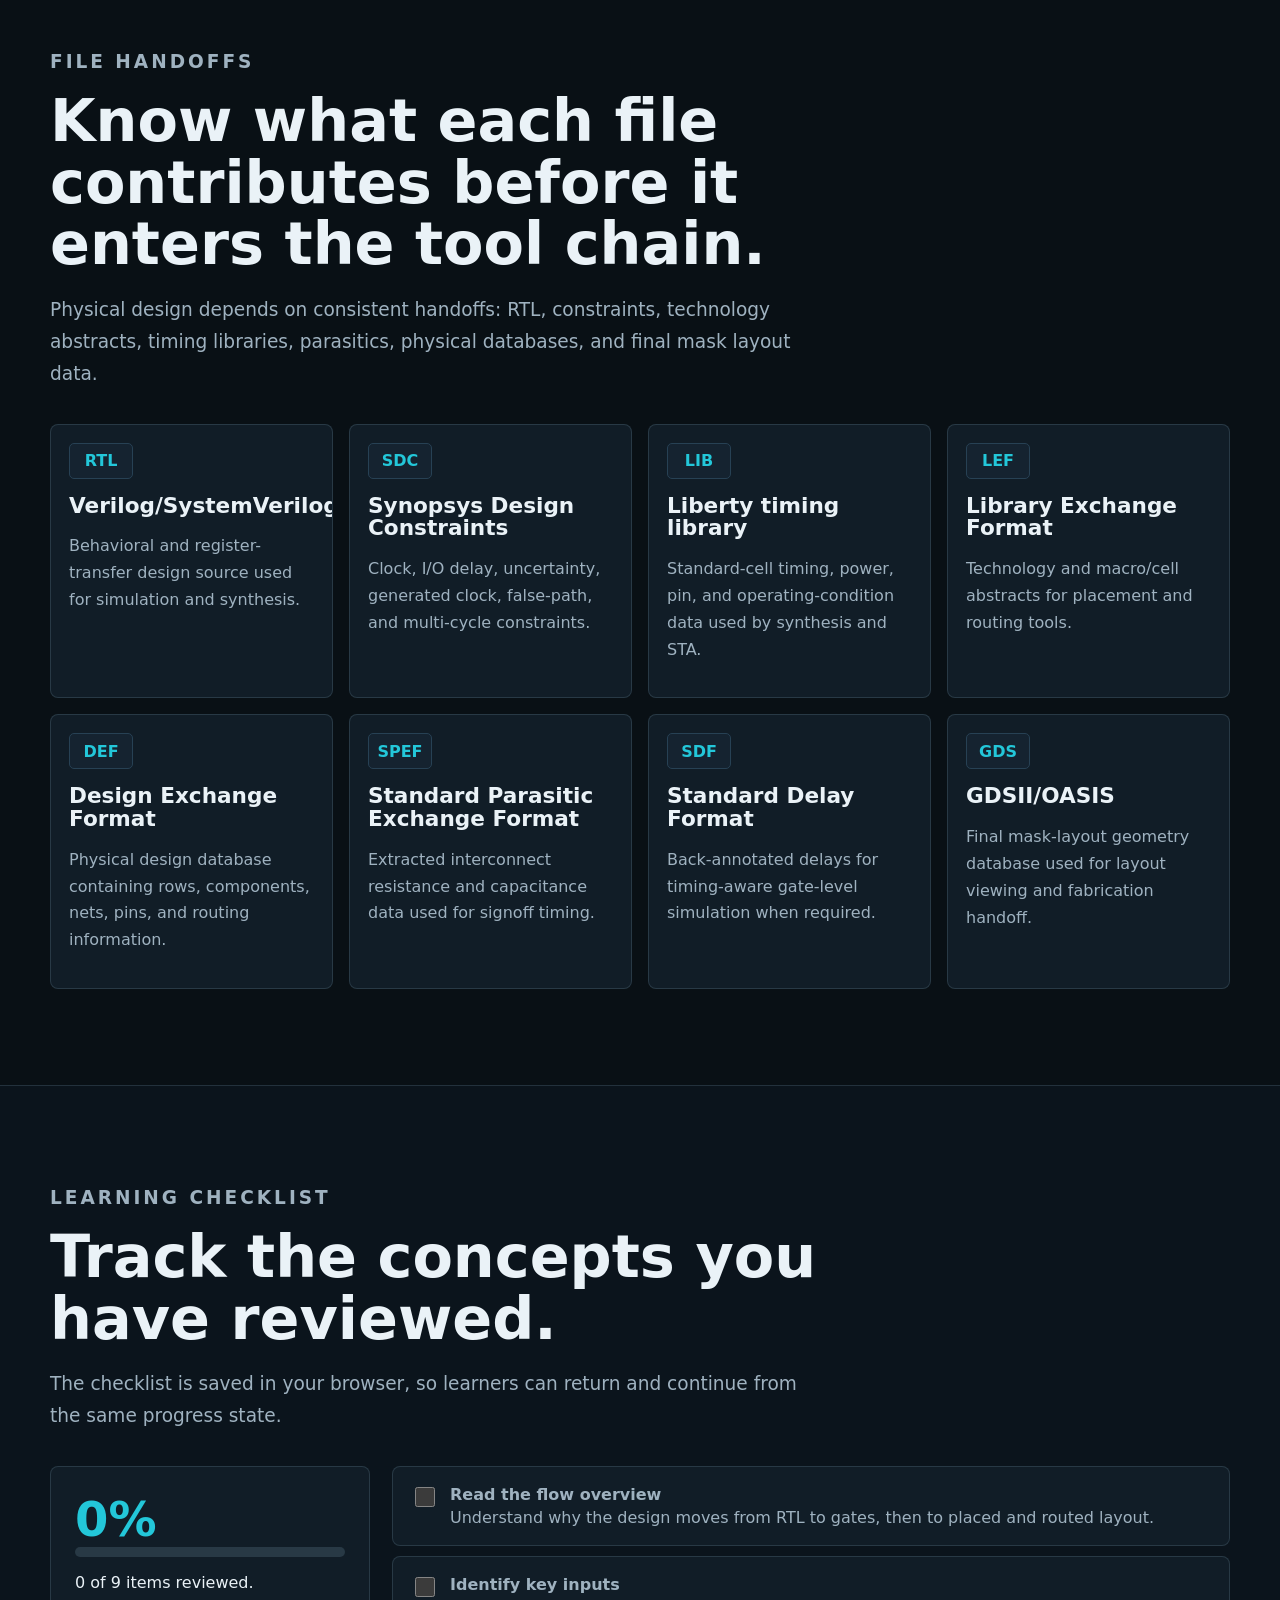
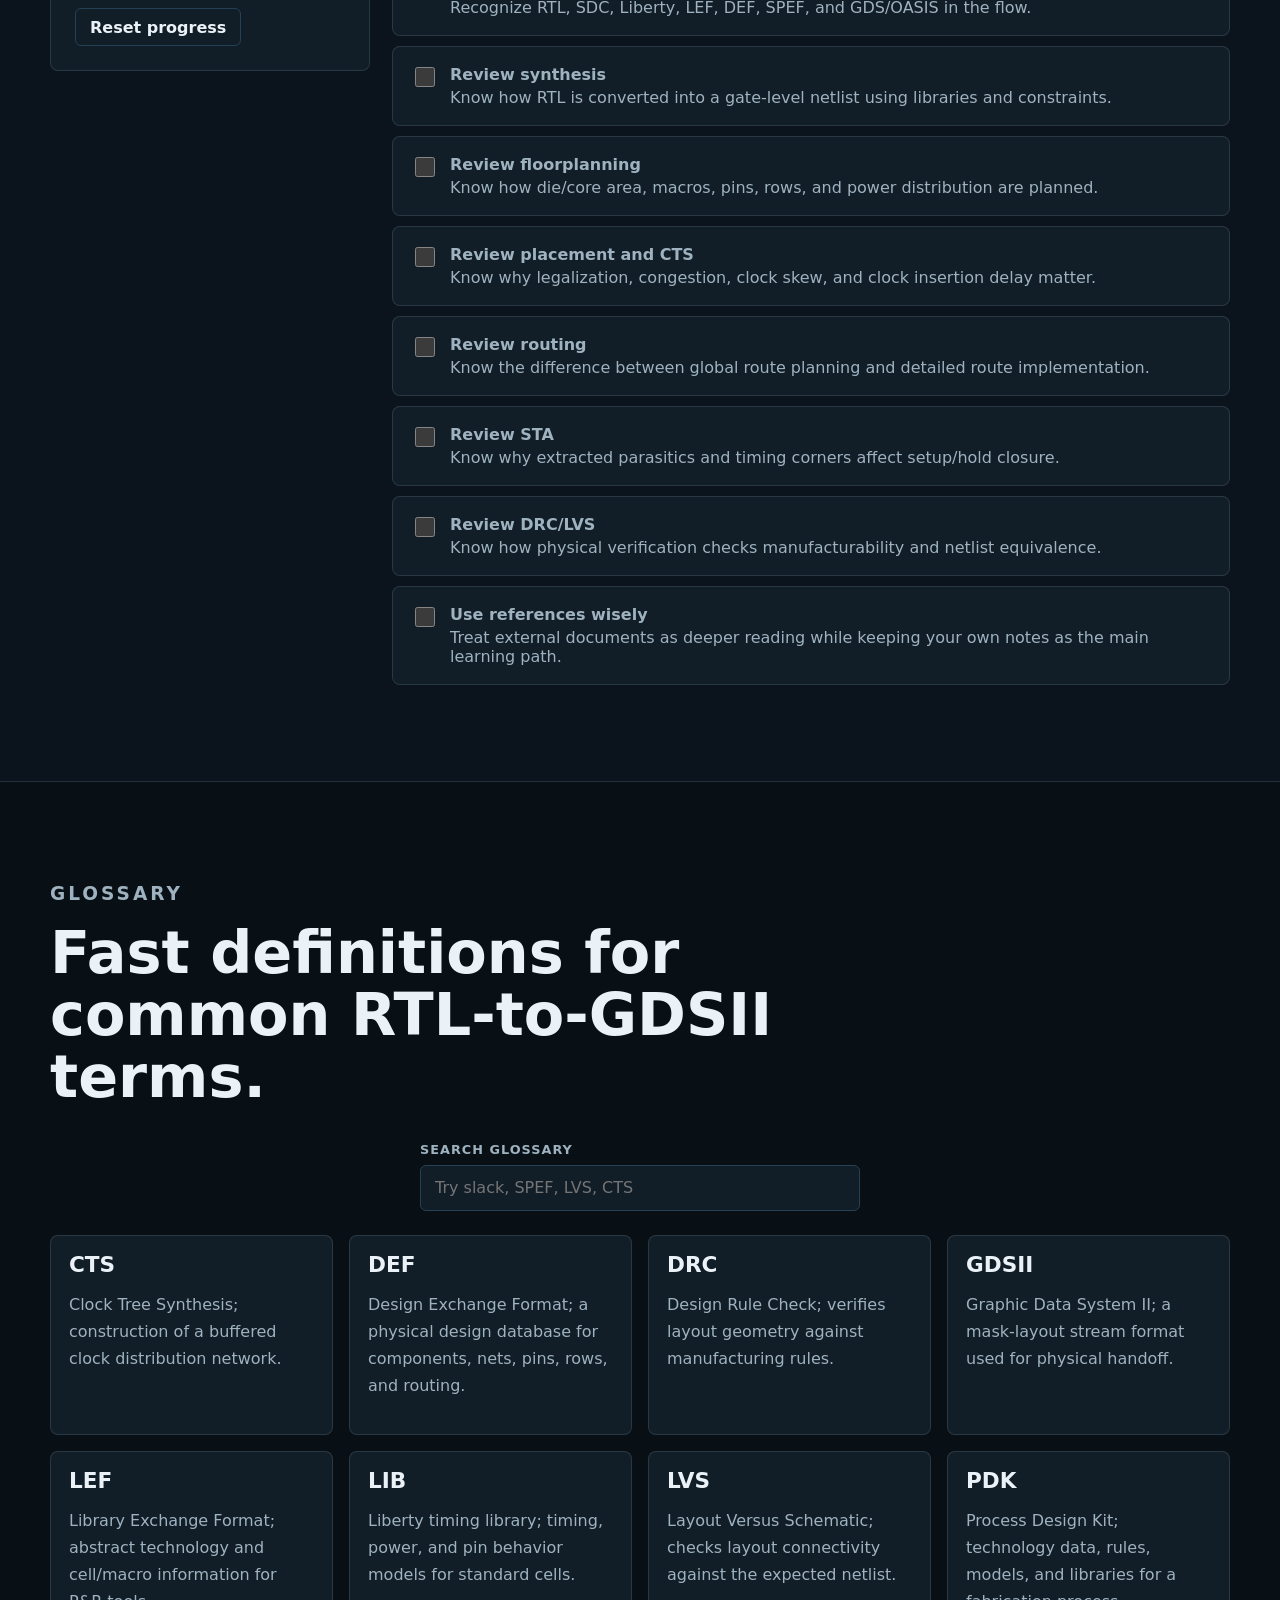
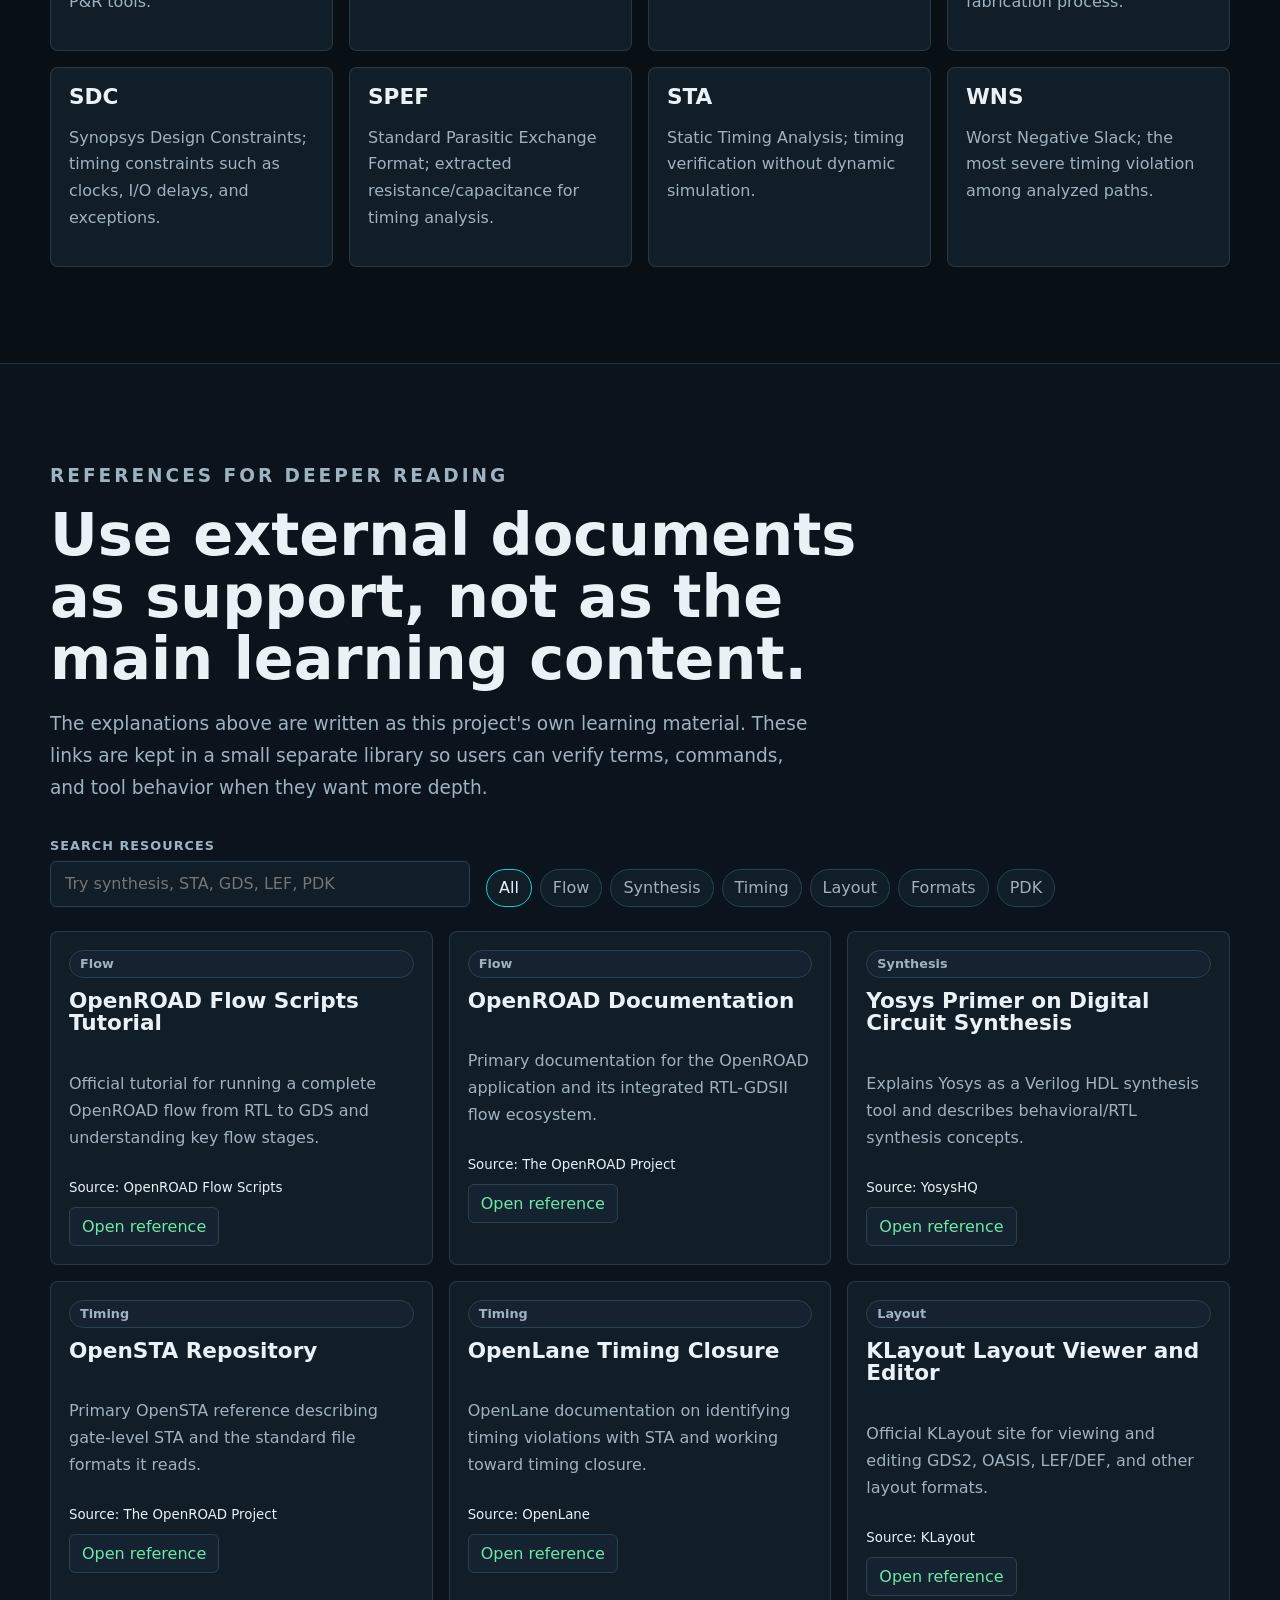
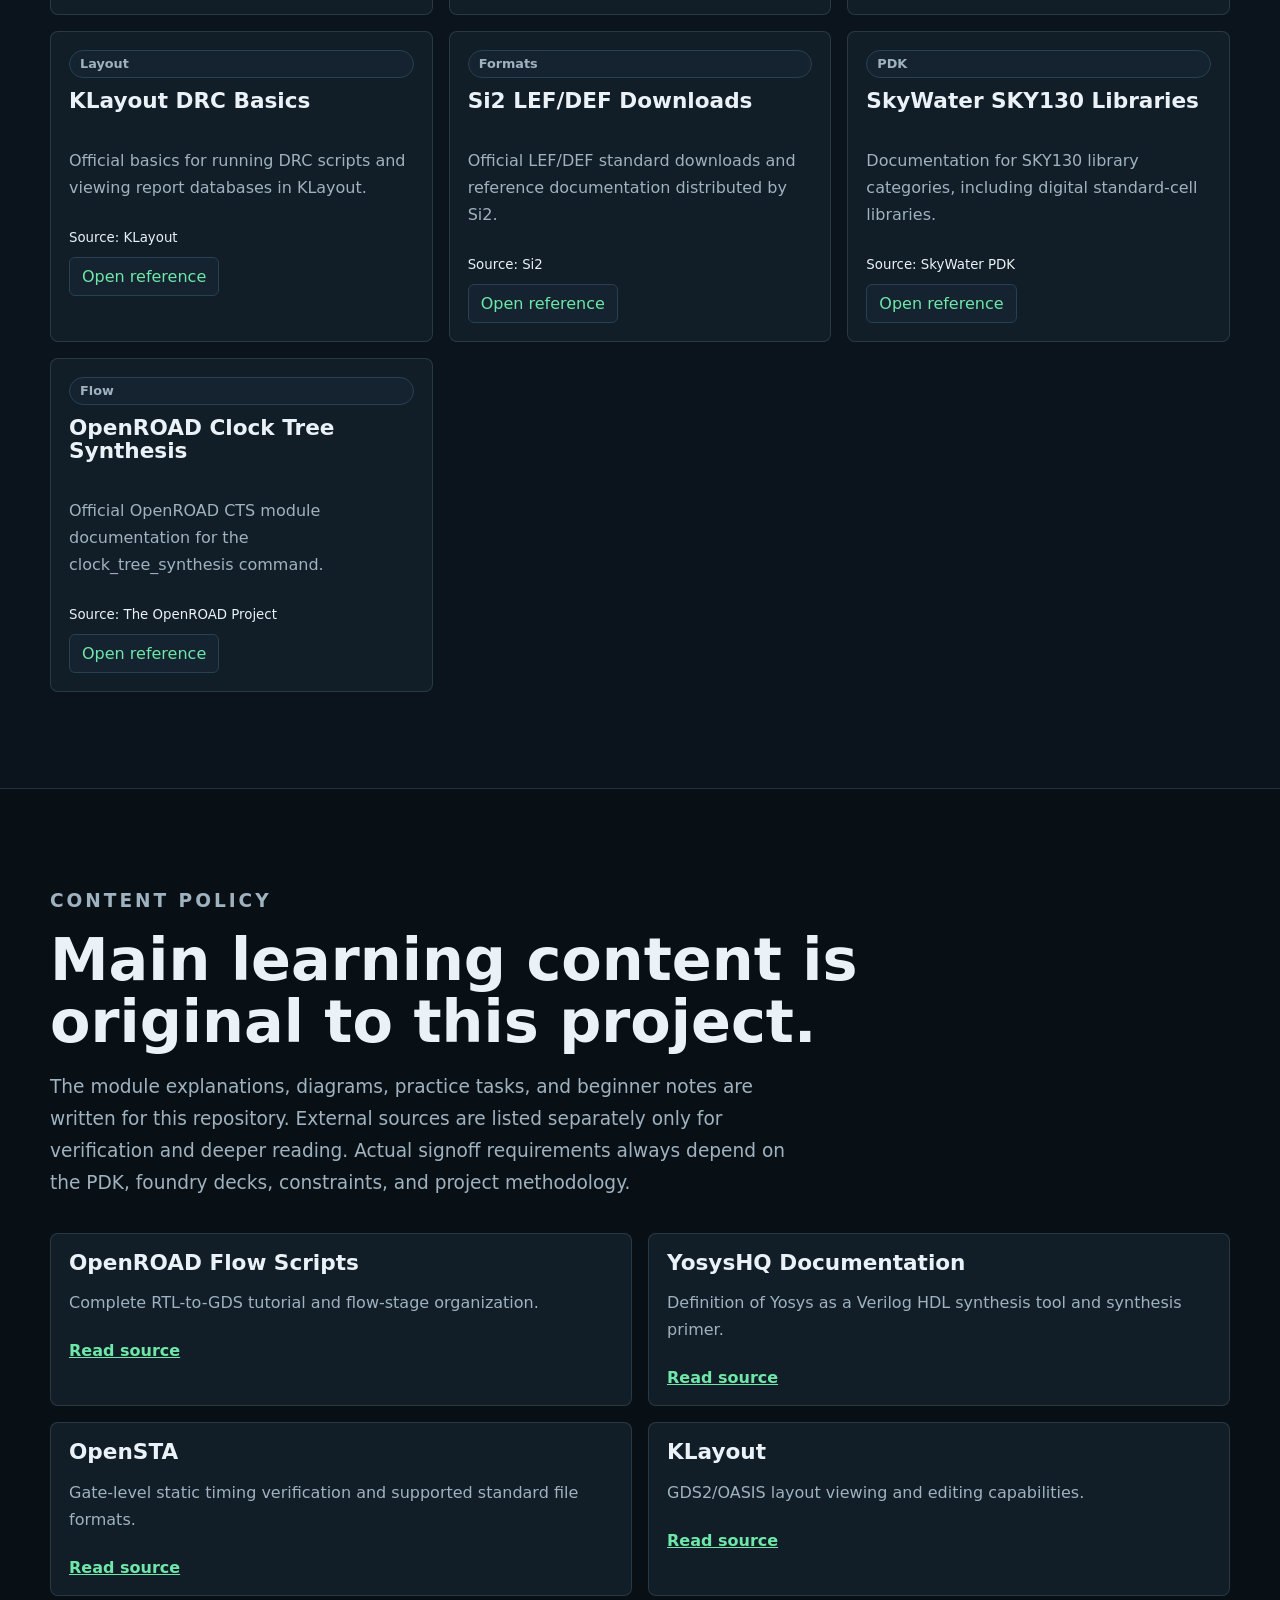
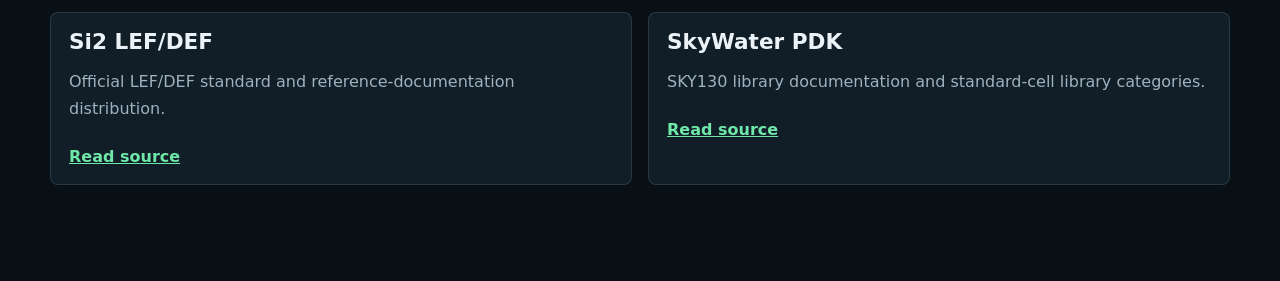
==== commit 32ce95cc: "Deepen beginner RTL to GDSII learning content" ====
--- a/index.html
+++ b/index.html
@@ -3,7 +3,7 @@
 <head>
   <meta charset="UTF-8">
   <meta name="viewport" content="width=device-width, initial-scale=1.0">
-  <meta name="description" content="Interactive RTL to GDSII learning portal for VLSI physical design flow, file formats, signoff checks, and official references.">
+  <meta name="description" content="Beginner-friendly RTL to GDSII learning portal with original VLSI flow explanations, diagrams, practice tasks, and optional references.">
   <title>RTL to GDSII | Interactive VLSI Design Flow</title>
   <link rel="stylesheet" href="style.css">
 </head>
@@ -20,11 +20,12 @@
       <span></span><span></span><span></span>
     </button>
     <nav class="top-nav" aria-label="Primary navigation" data-nav>
-      <a href="#flow">Flow</a>
+      <a href="#learning">Learning Path</a>
+      <a href="#flow">Modules</a>
       <a href="#formats">Files</a>
-      <a href="#resources">Resources</a>
       <a href="#checklist">Checklist</a>
       <a href="#glossary">Glossary</a>
+      <a href="#resources">References</a>
     </nav>
     <button class="mode-toggle" type="button" data-theme-toggle aria-label="Toggle interface theme">Theme</button>
   </header>
@@ -32,16 +33,16 @@
   <main>
     <section class="hero section-band" id="home">
       <div class="hero-copy reveal">
-        <p class="eyebrow">From synthesizable RTL to manufacturable layout</p>
-        <h1>Explore the complete RTL to GDSII journey as an interactive VLSI flow.</h1>
+        <p class="eyebrow">Original learning notes for beginners moving into VLSI</p>
+        <h1>Learn RTL to GDSII from the basics, one physical-design module at a time.</h1>
         <p class="hero-text">
-          Navigate each design stage, inspect key handoff files, and open official references for synthesis,
-          floorplanning, placement, clock tree synthesis, routing, static timing analysis, physical verification,
-          and GDSII streamout.
+          This project explains the complete digital ASIC implementation flow in a beginner-friendly way:
+          why each stage exists, what files move between stages, what tools do internally, and how to think
+          like a VLSI engineer instead of memorizing commands.
         </p>
         <div class="hero-actions">
-          <a class="primary-action" href="#flow">Open Flow Explorer</a>
-          <a class="secondary-action" href="#resources">Browse References</a>
+          <a class="primary-action" href="#learning">Start Learning</a>
+          <a class="secondary-action" href="#flow">Open Module Explorer</a>
         </div>
       </div>
       <div class="hero-visual" aria-label="Animated routing view">
@@ -59,17 +60,31 @@
     <section class="quick-strip" aria-label="Key learning areas">
       <div><strong>10</strong><span>Flow stages</span></div>
       <div><strong>8</strong><span>Core file families</span></div>
-      <div><strong>Official</strong><span>Reference links</span></div>
-      <div><strong>JS</strong><span>Interactive navigation</span></div>
+      <div><strong>Beginner</strong><span>Plain explanations</span></div>
+      <div><strong>Practice</strong><span>Hands-on tasks</span></div>
     </section>
 
-    <section class="section-band" id="flow">
+    <section class="section-band" id="learning">
       <div class="section-heading reveal">
-        <p class="eyebrow">Flow Explorer</p>
-        <h2>Click a stage to see what it consumes, produces, and verifies.</h2>
+        <p class="eyebrow">Learning Path</p>
+        <h2>A guided route for someone entering VLSI from another background.</h2>
         <p>
-          This sequence follows the common digital ASIC implementation path used by open RTL-to-GDS flows:
-          synthesis, floorplanning, placement, CTS, routing, analysis, signoff, and streamout.
+          Start with the mental model first. The flow is not a random list of tools; it is a sequence of
+          transformations that turns behavior into manufacturable geometry while constantly checking timing,
+          power, area, and physical correctness.
+        </p>
+        <a class="secondary-action compact" href="docs/beginner-module-guide.md">Open written beginner guide</a>
+      </div>
+      <div class="learning-path" data-learning-path></div>
+    </section>
+
+    <section class="section-band muted" id="flow">
+      <div class="section-heading reveal">
+        <p class="eyebrow">Module Explorer</p>
+        <h2>Click a module to study it in a beginner-friendly way.</h2>
+        <p>
+          Each module is written as original project content: the idea in simple language, what happens
+          inside the step, common beginner mistakes, and a practical task to try.
         </p>
       </div>
       <div class="flow-layout">
@@ -78,7 +93,7 @@
       </div>
     </section>
 
-    <section class="section-band muted" id="formats">
+    <section class="section-band" id="formats">
       <div class="section-heading reveal">
         <p class="eyebrow">File Handoffs</p>
         <h2>Know what each file contributes before it enters the tool chain.</h2>
@@ -88,25 +103,6 @@
         </p>
       </div>
       <div class="format-grid" data-format-grid></div>
-    </section>
-
-    <section class="section-band" id="resources">
-      <div class="section-heading reveal">
-        <p class="eyebrow">Documents and References</p>
-        <h2>Open the source material directly from the website.</h2>
-        <p>
-          Use the filters or search box to find official documentation for RTL synthesis, OpenROAD flow stages,
-          STA, layout viewing, LEF/DEF, PDK libraries, and timing closure.
-        </p>
-      </div>
-      <div class="resource-tools">
-        <label class="search-field">
-          <span>Search resources</span>
-          <input type="search" data-resource-search placeholder="Try synthesis, STA, GDS, LEF, PDK">
-        </label>
-        <div class="filter-row" data-resource-filters></div>
-      </div>
-      <div class="resource-grid" data-resource-grid></div>
     </section>
 
     <section class="section-band muted" id="checklist">
@@ -140,14 +136,33 @@
       <div class="glossary-grid" data-glossary-grid></div>
     </section>
 
+    <section class="section-band muted" id="resources">
+      <div class="section-heading reveal">
+        <p class="eyebrow">References for Deeper Reading</p>
+        <h2>Use external documents as support, not as the main learning content.</h2>
+        <p>
+          The explanations above are written as this project's own learning material. These links are kept in a
+          small separate library so users can verify terms, commands, and tool behavior when they want more depth.
+        </p>
+      </div>
+      <div class="resource-tools">
+        <label class="search-field">
+          <span>Search resources</span>
+          <input type="search" data-resource-search placeholder="Try synthesis, STA, GDS, LEF, PDK">
+        </label>
+        <div class="filter-row" data-resource-filters></div>
+      </div>
+      <div class="resource-grid" data-resource-grid></div>
+    </section>
+
     <section class="section-band sources" id="sources">
       <div class="section-heading reveal">
-        <p class="eyebrow">Source Policy</p>
-        <h2>Content is kept tied to official or primary technical references.</h2>
+        <p class="eyebrow">Content Policy</p>
+        <h2>Main learning content is original to this project.</h2>
         <p>
-          The website avoids unsupported claims and links users to source documentation for deeper reading.
-          Tool names are used as examples of common open-source or industry flows; actual signoff requirements
-          always depend on the process design kit, foundry rules, constraints, and project methodology.
+          The module explanations, diagrams, practice tasks, and beginner notes are written for this repository.
+          External sources are listed separately only for verification and deeper reading. Actual signoff
+          requirements always depend on the PDK, foundry decks, constraints, and project methodology.
         </p>
       </div>
       <div class="source-list" data-source-list></div>
--- a/style.css
+++ b/style.css
@@ -351,6 +351,48 @@
   margin-bottom: 34px;
 }
 
+.learning-path {
+  display: grid;
+  grid-template-columns: repeat(5, 1fr);
+  gap: 14px;
+}
+
+.learning-card,
+.lesson-card,
+.owned-note {
+  border: 1px solid var(--line-soft);
+  border-radius: var(--radius);
+  background: var(--panel);
+}
+
+.learning-card {
+  padding: 20px;
+}
+
+.learning-card span {
+  display: inline-grid;
+  place-items: center;
+  width: 38px;
+  height: 38px;
+  margin-bottom: 18px;
+  border-radius: 6px;
+  background: var(--panel-2);
+  color: var(--accent);
+  font-weight: 900;
+}
+
+.learning-card h3 {
+  margin-bottom: 10px;
+  font-size: 1.05rem;
+  line-height: 1.25;
+}
+
+.learning-card p {
+  margin: 0;
+  color: var(--muted);
+  line-height: 1.65;
+}
+
 .flow-layout {
   display: grid;
   grid-template-columns: 390px 1fr;
@@ -452,6 +494,80 @@
   background: var(--panel-2);
   font-size: 0.8rem;
   font-weight: 700;
+}
+
+.owned-note {
+  margin: 22px 0;
+  padding: 18px 20px;
+  border-left: 3px solid var(--accent);
+  background: color-mix(in srgb, var(--accent) 9%, var(--panel));
+}
+
+.owned-note strong {
+  display: block;
+  margin-bottom: 8px;
+  color: var(--accent);
+  font-size: 0.8rem;
+  letter-spacing: 0.12em;
+  text-transform: uppercase;
+}
+
+.owned-note p {
+  margin: 0;
+}
+
+.mini-flow {
+  display: flex;
+  flex-wrap: wrap;
+  align-items: center;
+  gap: 8px;
+  margin: 22px 0;
+}
+
+.mini-flow span {
+  display: inline-flex;
+  align-items: center;
+  min-height: 38px;
+  padding: 0 12px;
+  border: 1px solid var(--line);
+  border-radius: 6px;
+  background: var(--panel-2);
+  color: var(--text);
+  font-weight: 800;
+}
+
+.mini-flow i {
+  width: 26px;
+  height: 2px;
+  background: linear-gradient(90deg, var(--accent), var(--accent-2));
+}
+
+.lesson-grid {
+  display: grid;
+  grid-template-columns: repeat(2, minmax(0, 1fr));
+  gap: 14px;
+  margin: 22px 0;
+}
+
+.lesson-card {
+  padding: 18px;
+}
+
+.lesson-card h4 {
+  margin: 0 0 10px;
+  color: var(--text);
+}
+
+.lesson-card ul,
+.lesson-card ol {
+  margin: 0;
+  padding-left: 20px;
+  color: var(--muted);
+  line-height: 1.68;
+}
+
+.lesson-card li + li {
+  margin-top: 6px;
 }
 
 .detail-grid,
@@ -779,7 +895,8 @@
   .detail-grid,
   .resource-grid,
   .format-grid,
-  .glossary-grid {
+  .glossary-grid,
+  .learning-path {
     grid-template-columns: repeat(2, 1fr);
   }
 
@@ -818,10 +935,12 @@
   .quick-strip,
   .resource-tools,
   .detail-grid,
+  .lesson-grid,
   .resource-grid,
   .format-grid,
   .glossary-grid,
-  .source-list {
+  .source-list,
+  .learning-path {
     grid-template-columns: 1fr;
   }
 
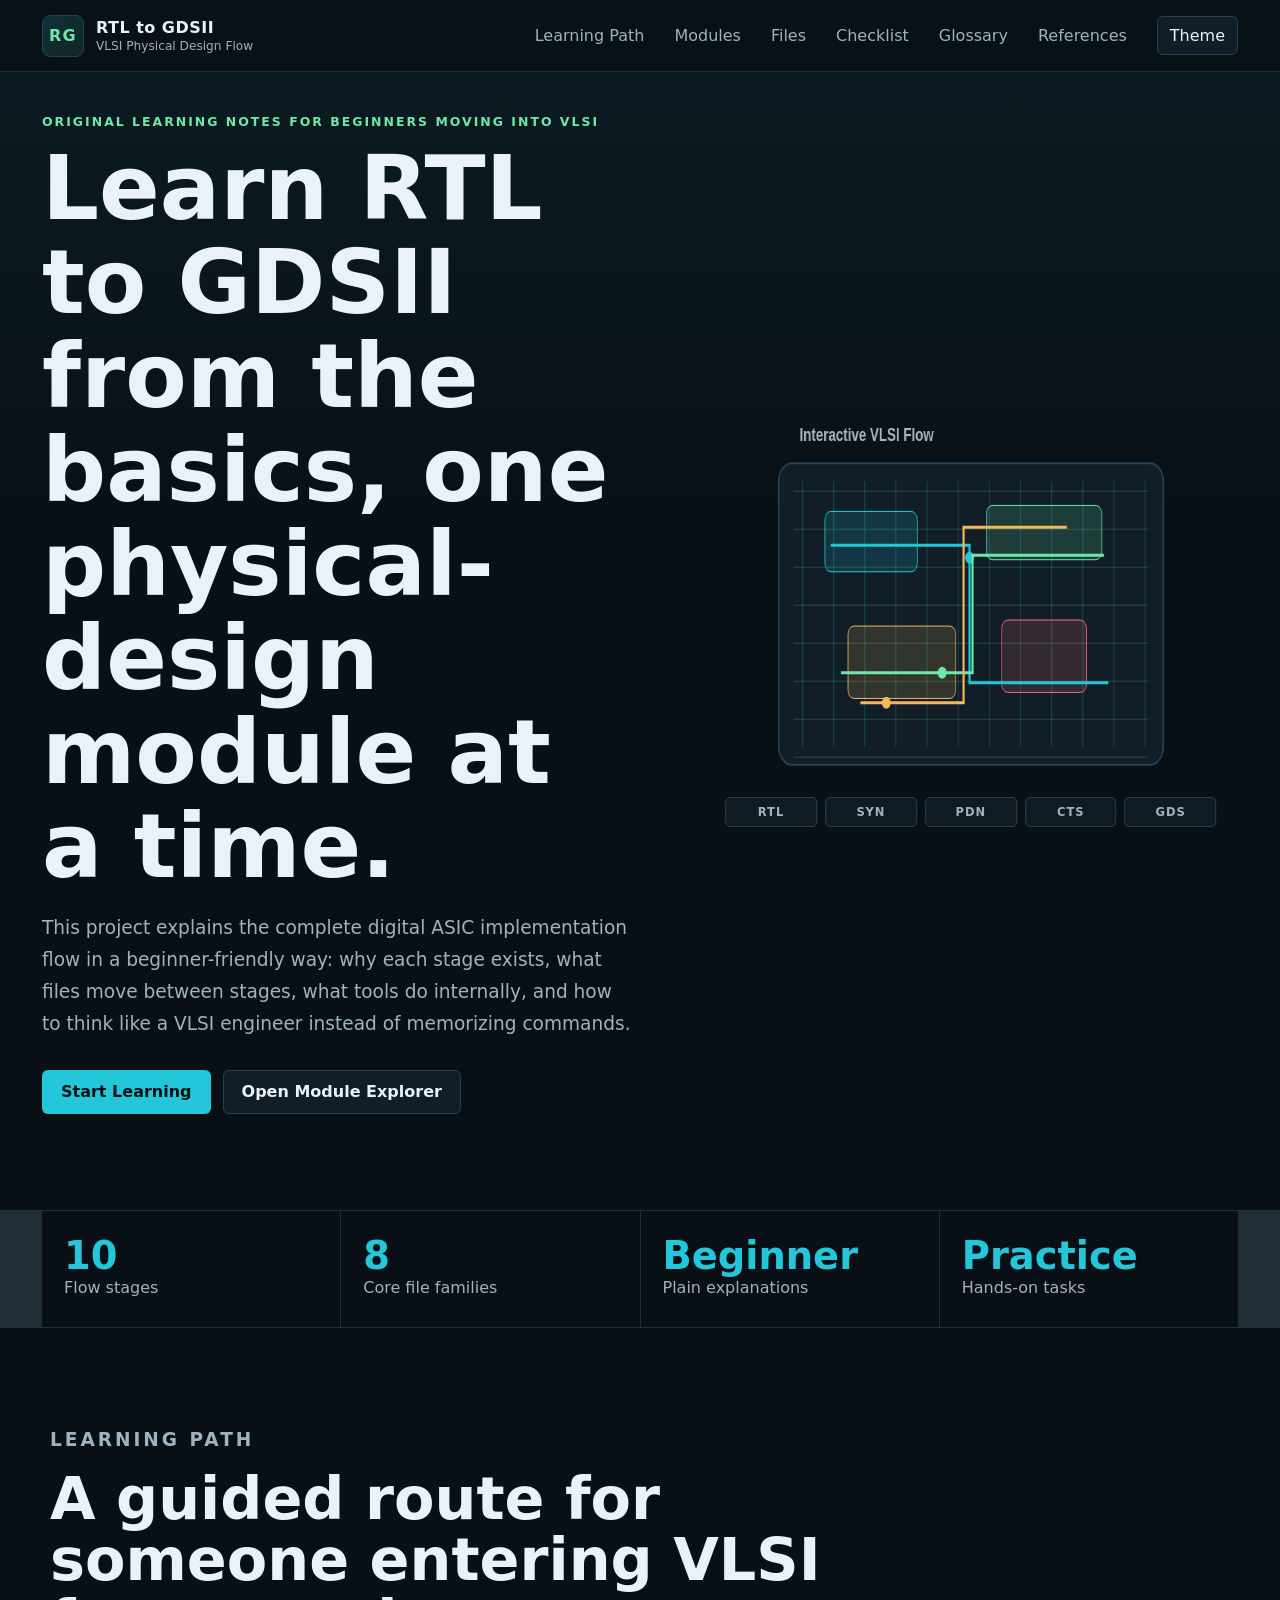
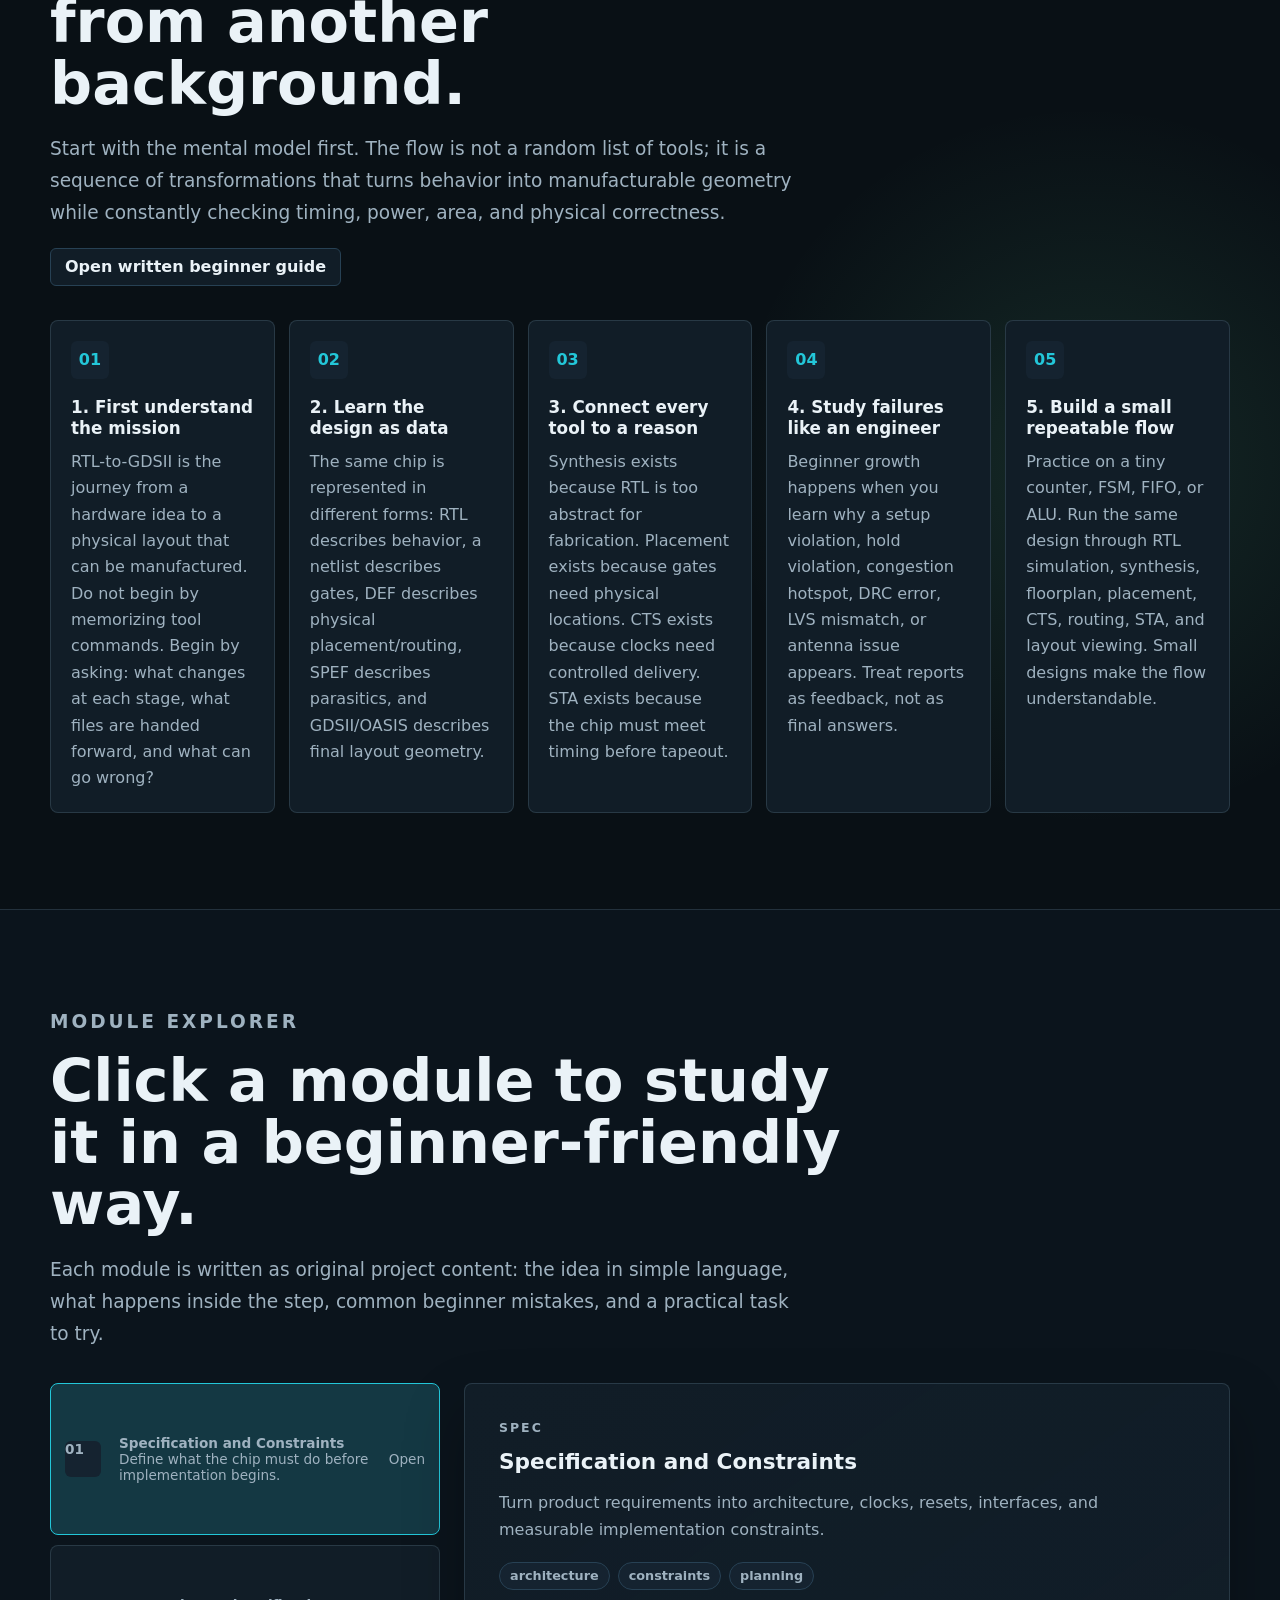
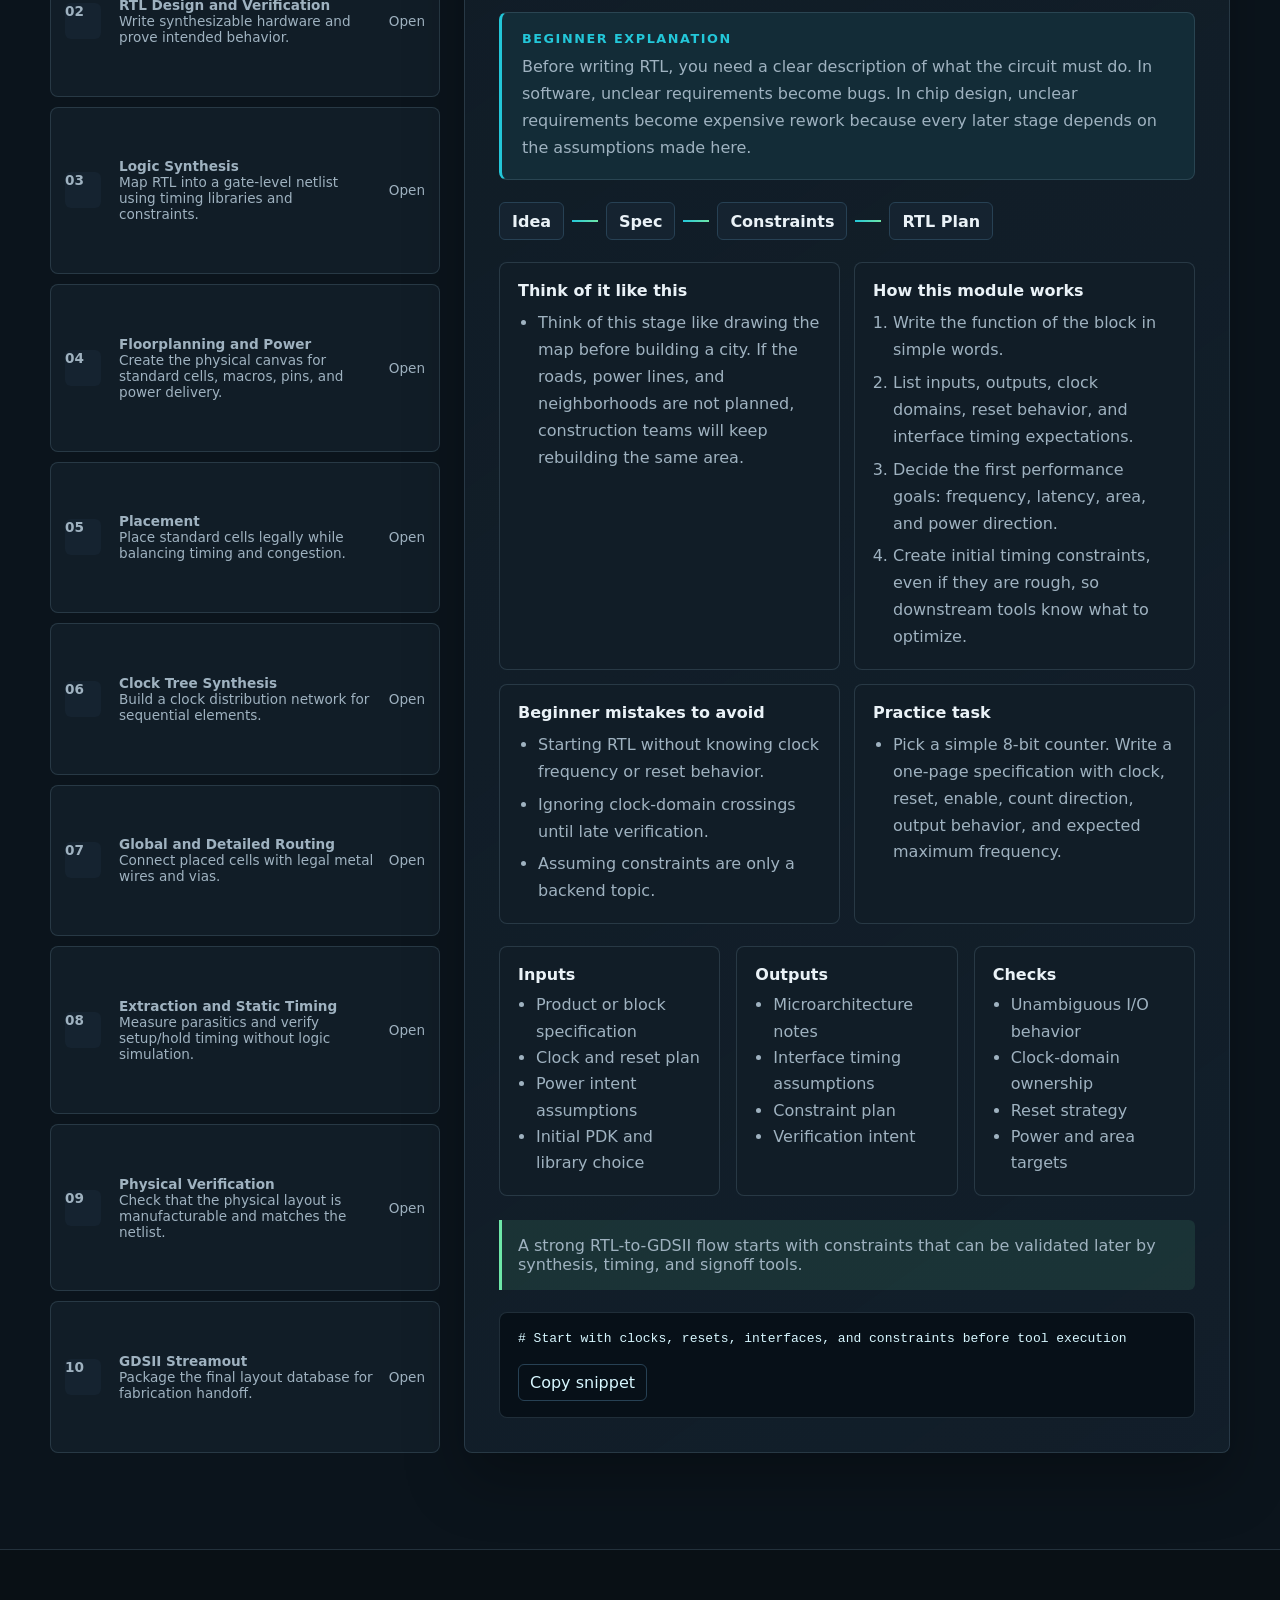
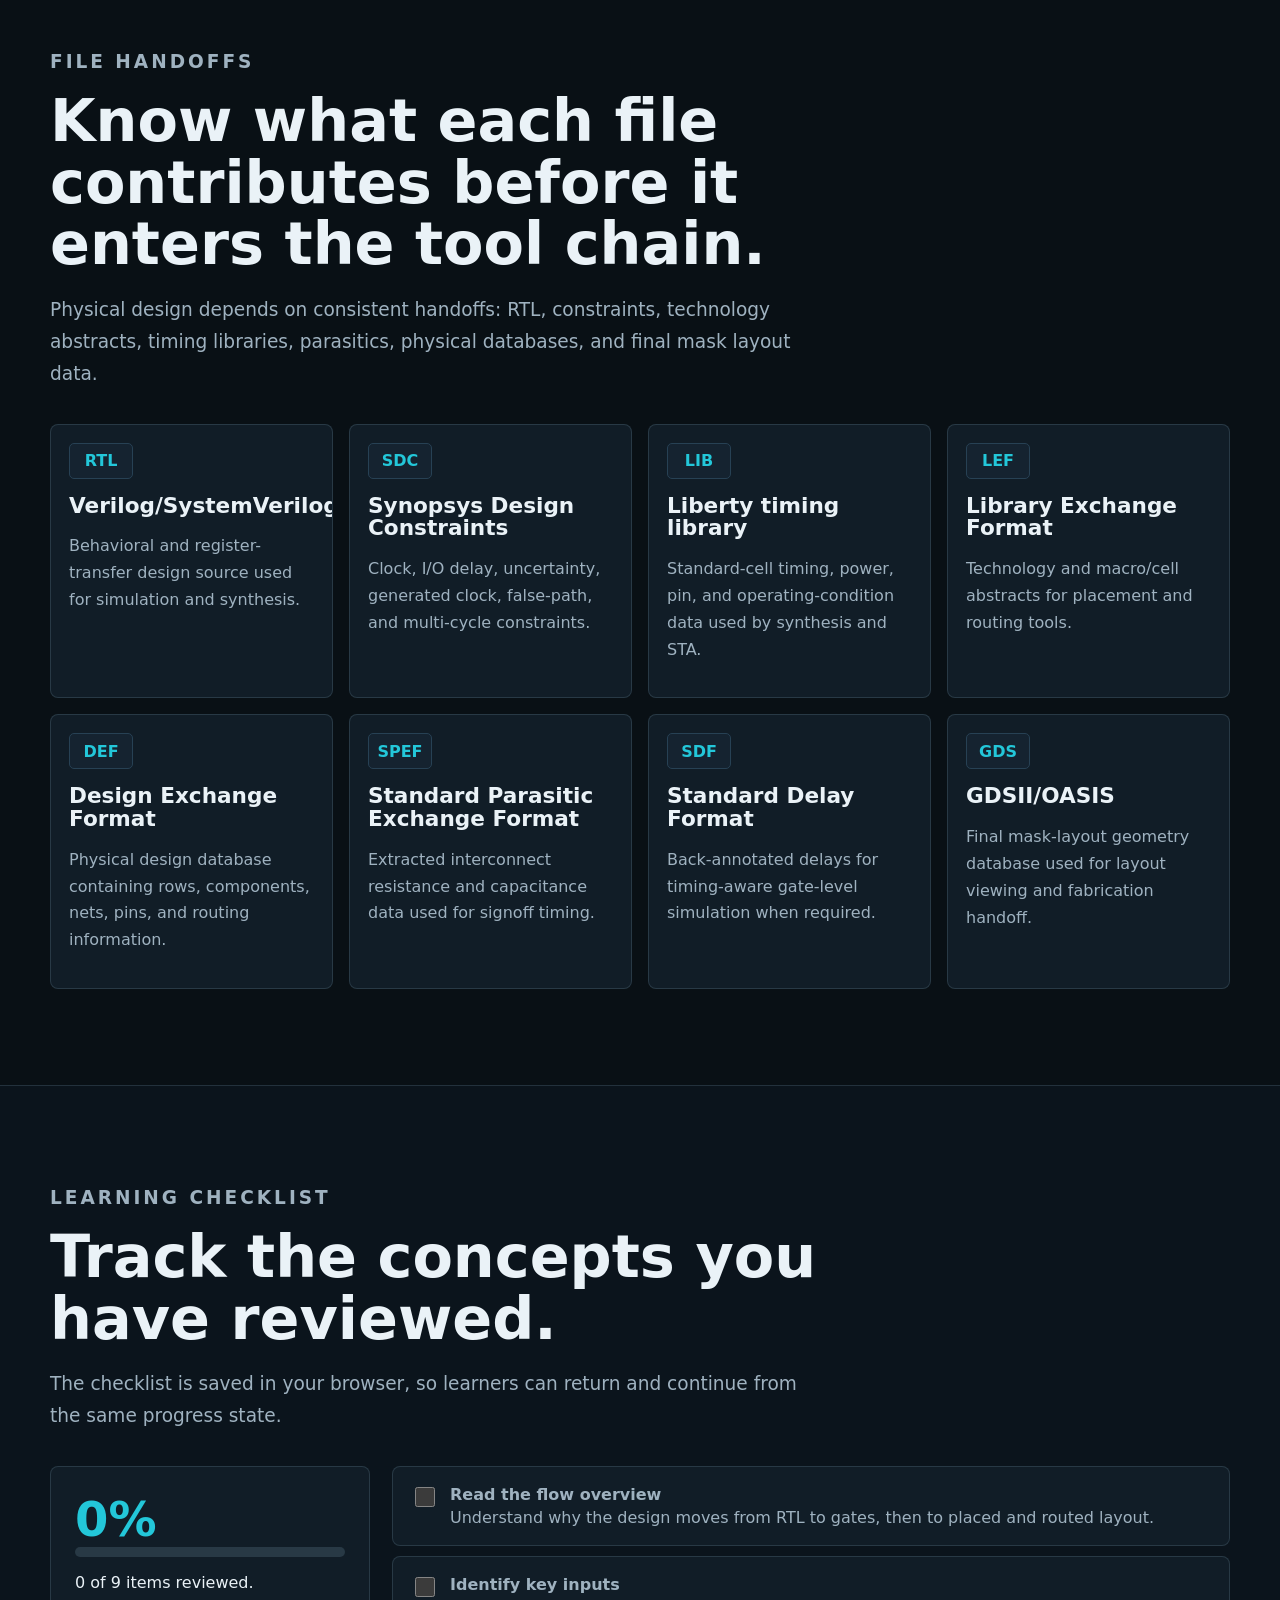
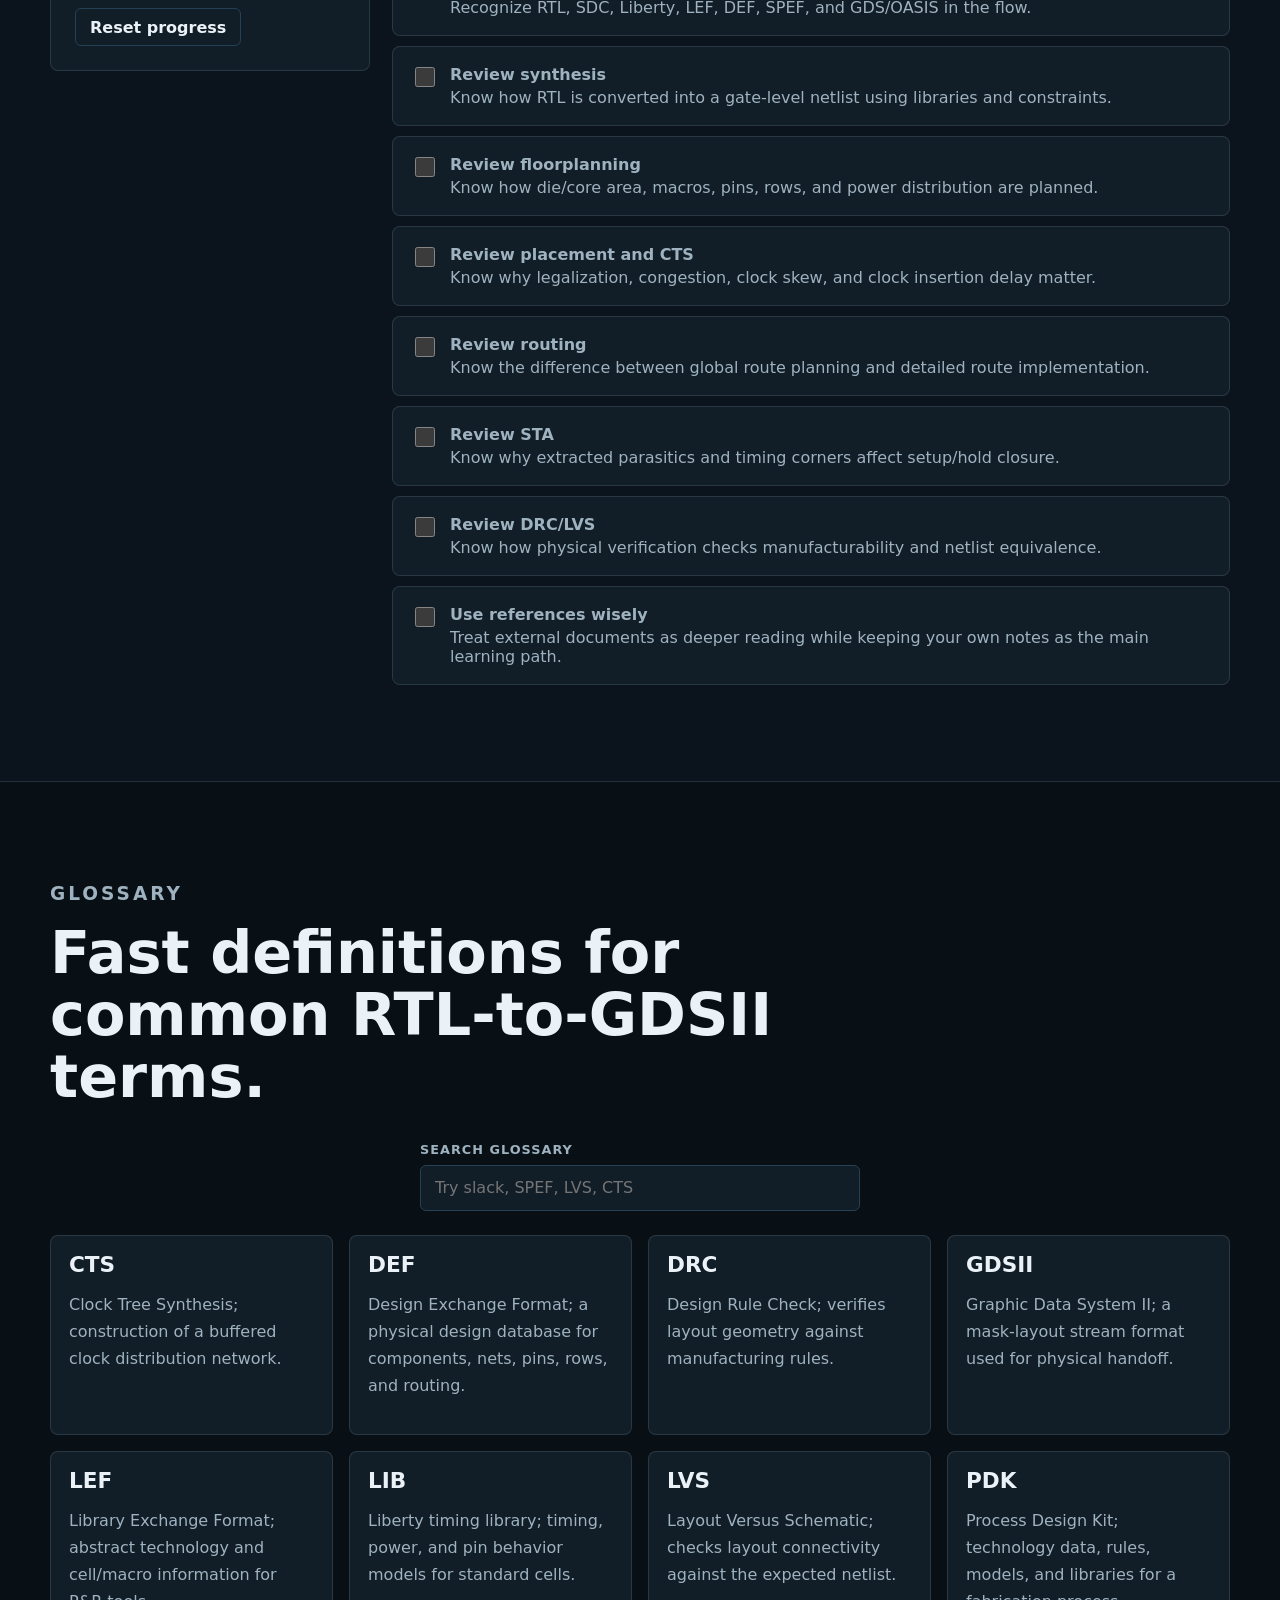
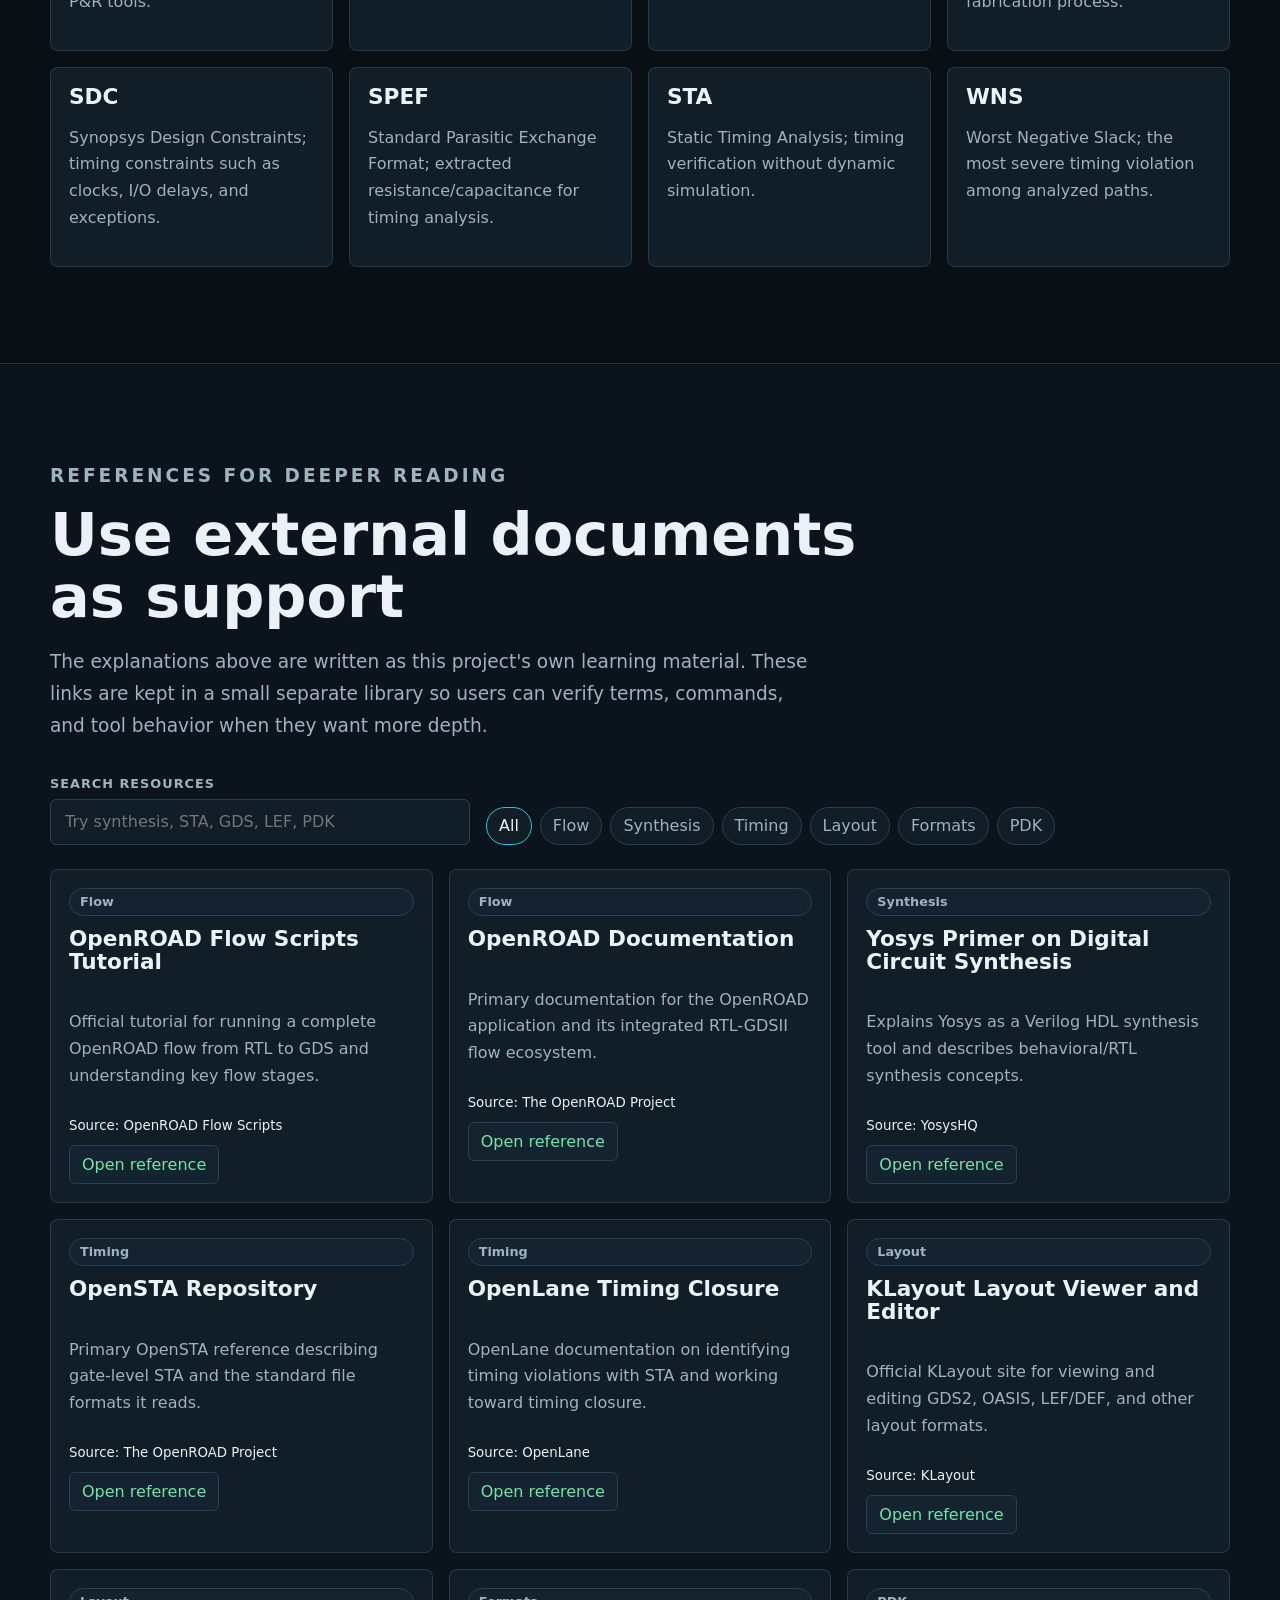
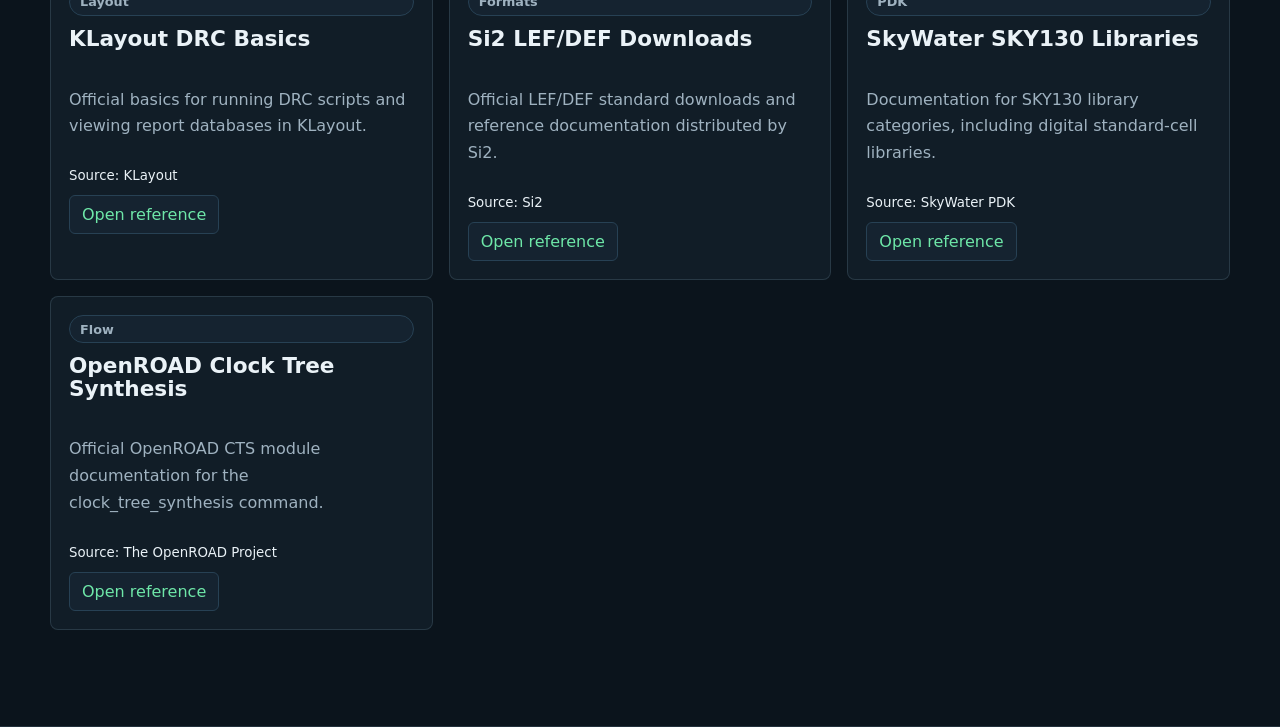
==== commit e89e9a63: "Remove content policy section" ====
--- a/index.html
+++ b/index.html
@@ -139,7 +139,7 @@
     <section class="section-band muted" id="resources">
       <div class="section-heading reveal">
         <p class="eyebrow">References for Deeper Reading</p>
-        <h2>Use external documents as support, not as the main learning content.</h2>
+        <h2>Use external documents as support</h2>
         <p>
           The explanations above are written as this project's own learning material. These links are kept in a
           small separate library so users can verify terms, commands, and tool behavior when they want more depth.
@@ -155,18 +155,6 @@
       <div class="resource-grid" data-resource-grid></div>
     </section>
 
-    <section class="section-band sources" id="sources">
-      <div class="section-heading reveal">
-        <p class="eyebrow">Content Policy</p>
-        <h2>Main learning content is original to this project.</h2>
-        <p>
-          The module explanations, diagrams, practice tasks, and beginner notes are written for this repository.
-          External sources are listed separately only for verification and deeper reading. Actual signoff
-          requirements always depend on the PDK, foundry decks, constraints, and project methodology.
-        </p>
-      </div>
-      <div class="source-list" data-source-list></div>
-    </section>
   </main>
 
   <button class="back-to-top" type="button" data-back-to-top aria-label="Back to top">Top</button>
--- a/style.css
+++ b/style.css
@@ -573,8 +573,7 @@
 .detail-grid,
 .format-grid,
 .resource-grid,
-.glossary-grid,
-.source-list {
+.glossary-grid {
   display: grid;
   gap: 16px;
 }
@@ -588,7 +587,6 @@
 .format-card,
 .resource-card,
 .glossary-card,
-.source-item,
 .check-item,
 .progress-card {
   border: 1px solid var(--line-soft);
@@ -600,7 +598,6 @@
 .format-card,
 .resource-card,
 .glossary-card,
-.source-item,
 .check-item {
   padding: 18px;
 }
@@ -724,7 +721,6 @@
 .resource-card p,
 .format-card p,
 .glossary-card p,
-.source-item p,
 .stage-panel p {
   color: var(--muted);
   line-height: 1.68;
@@ -812,17 +808,6 @@
   grid-template-columns: repeat(4, 1fr);
 }
 
-.source-list {
-  grid-template-columns: repeat(2, 1fr);
-}
-
-.source-item a {
-  display: inline-block;
-  margin-top: 8px;
-  color: var(--accent-2);
-  font-weight: 800;
-}
-
 .code-strip {
   margin-top: 22px;
   border: 1px solid var(--line-soft);
@@ -939,7 +924,6 @@
   .resource-grid,
   .format-grid,
   .glossary-grid,
-  .source-list,
   .learning-path {
     grid-template-columns: 1fr;
   }
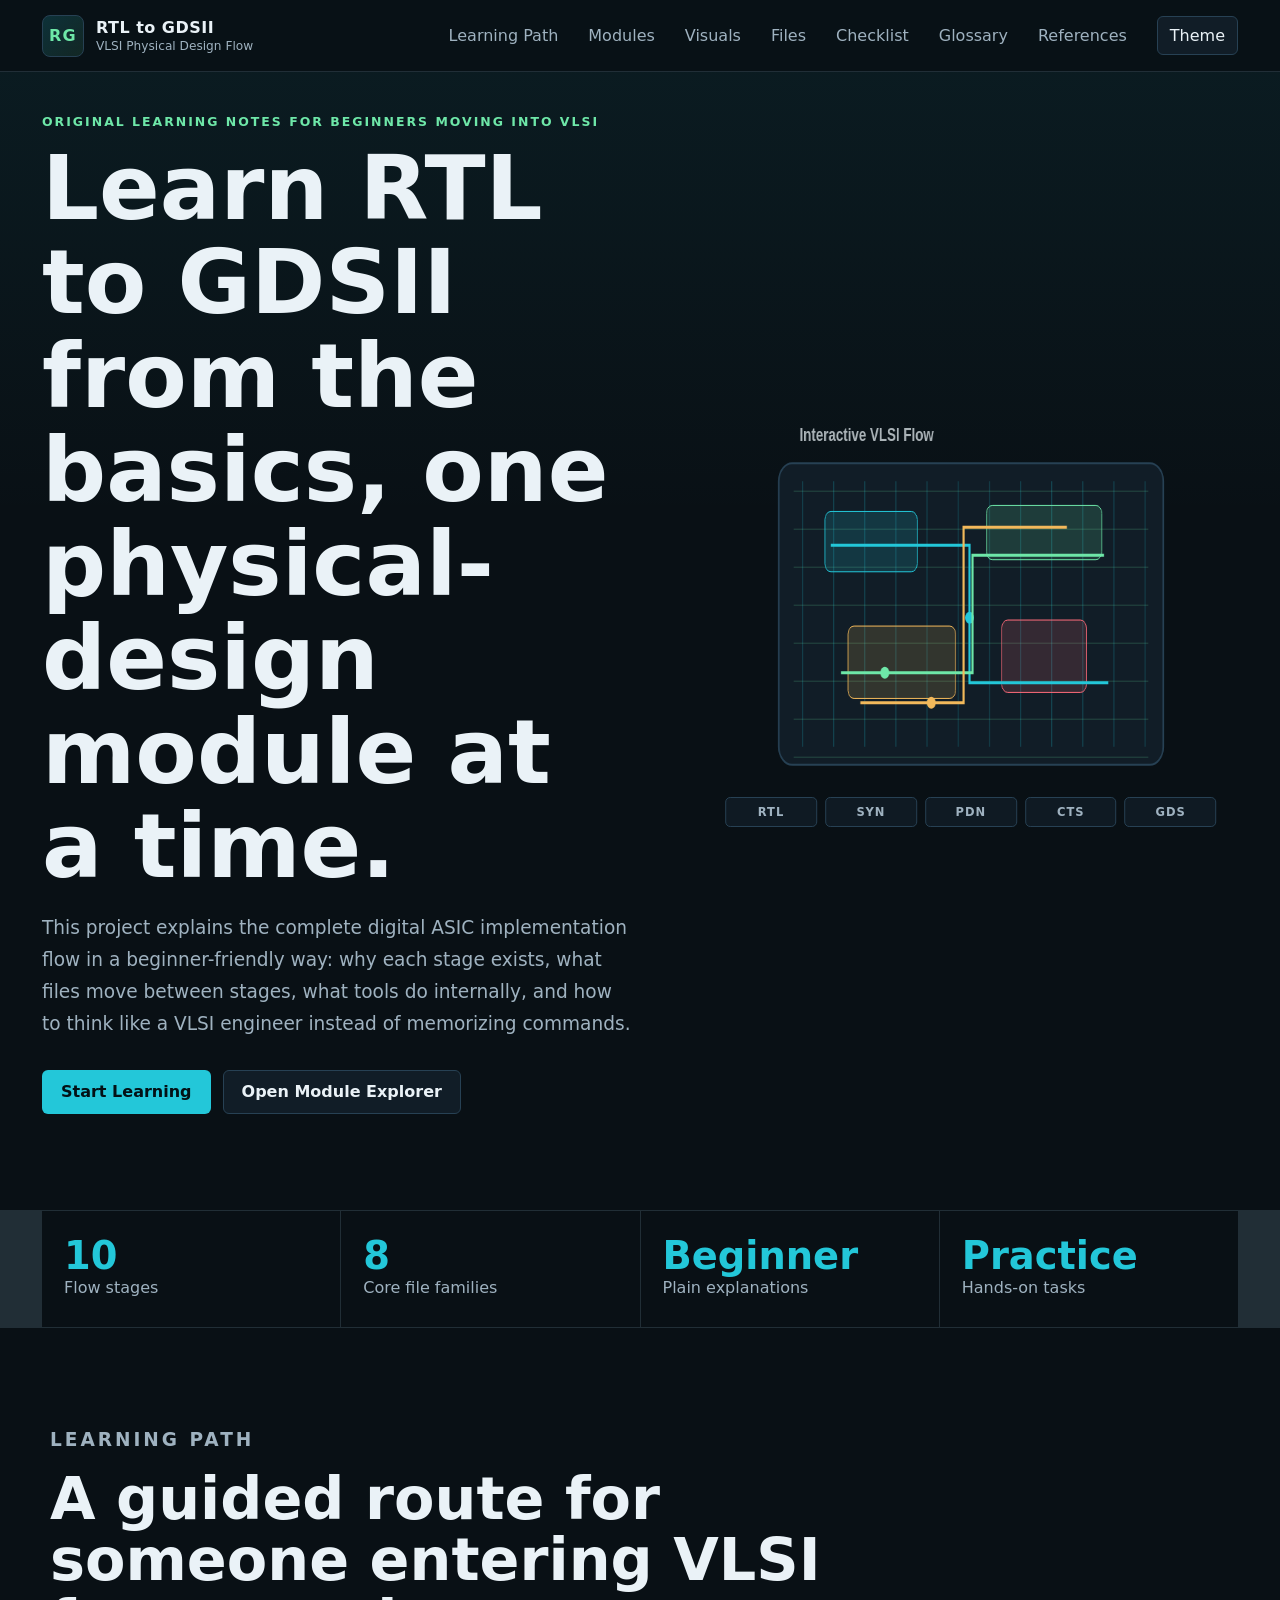
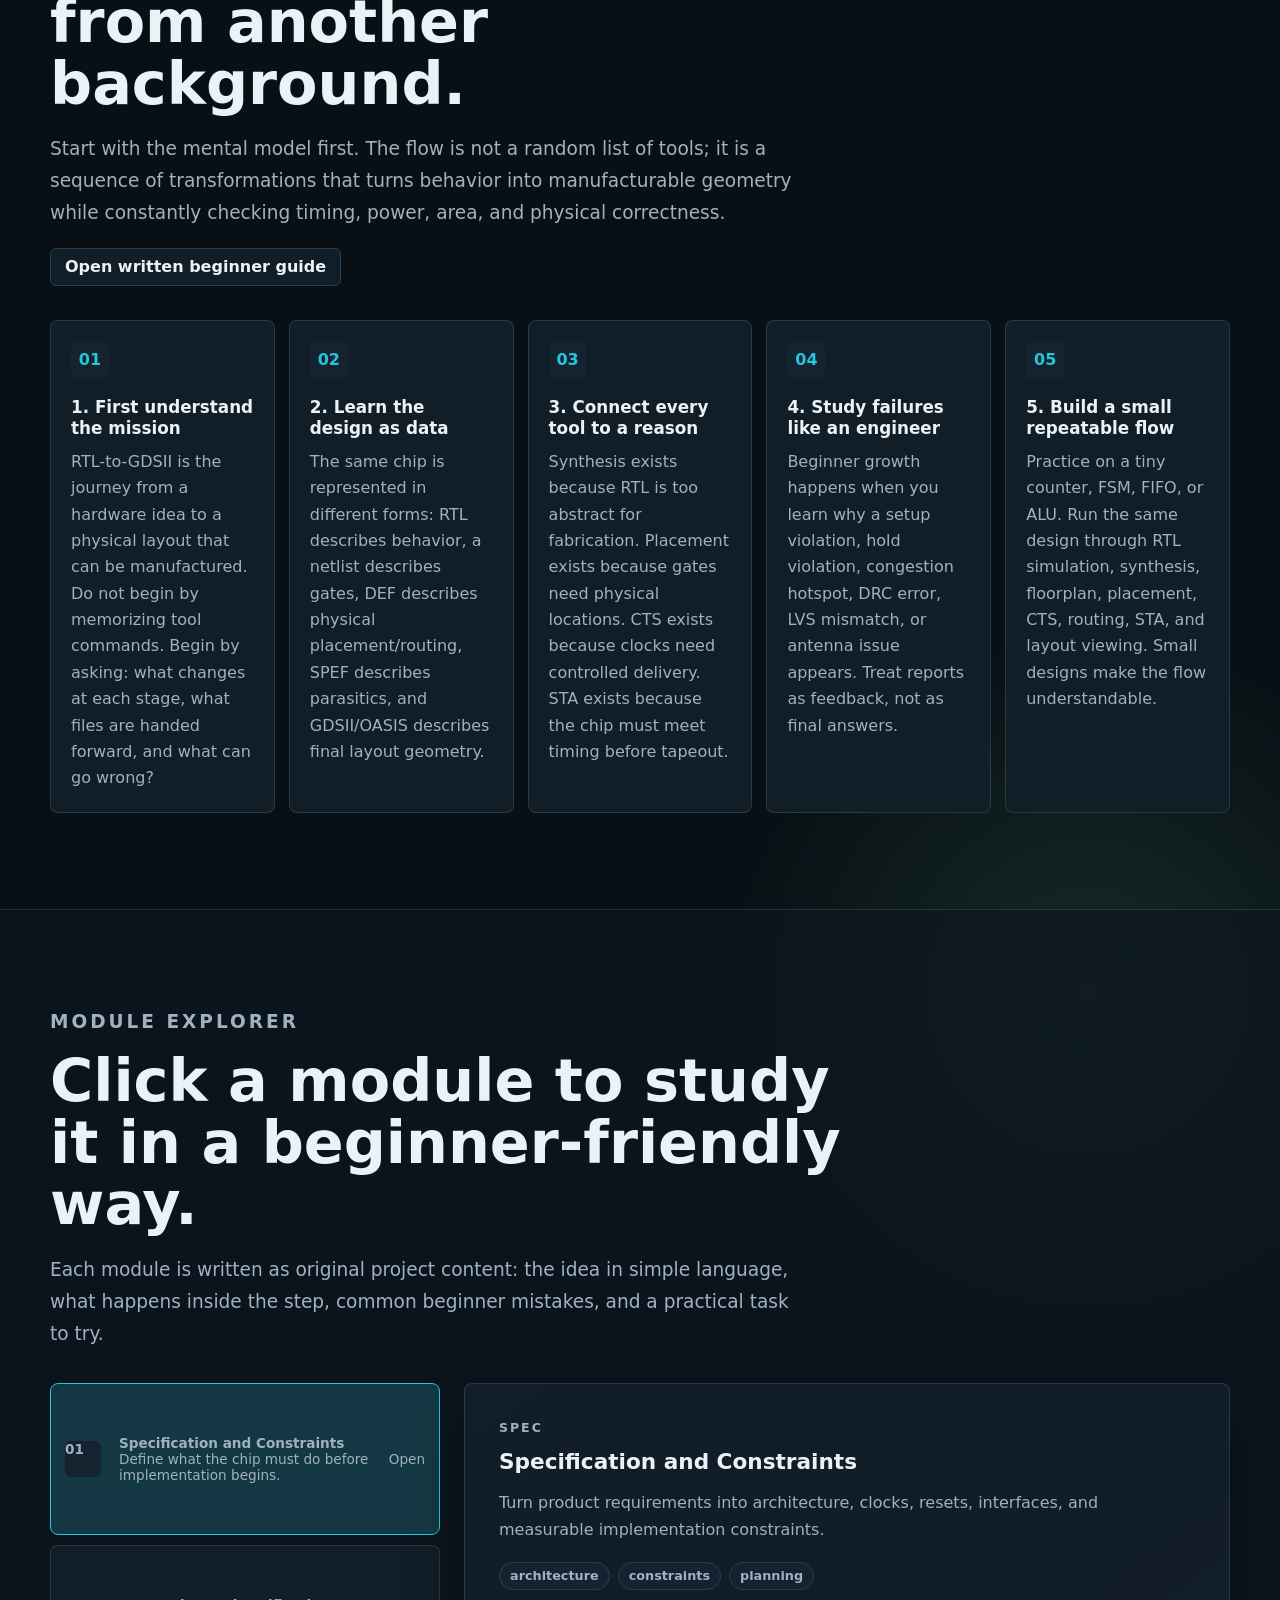
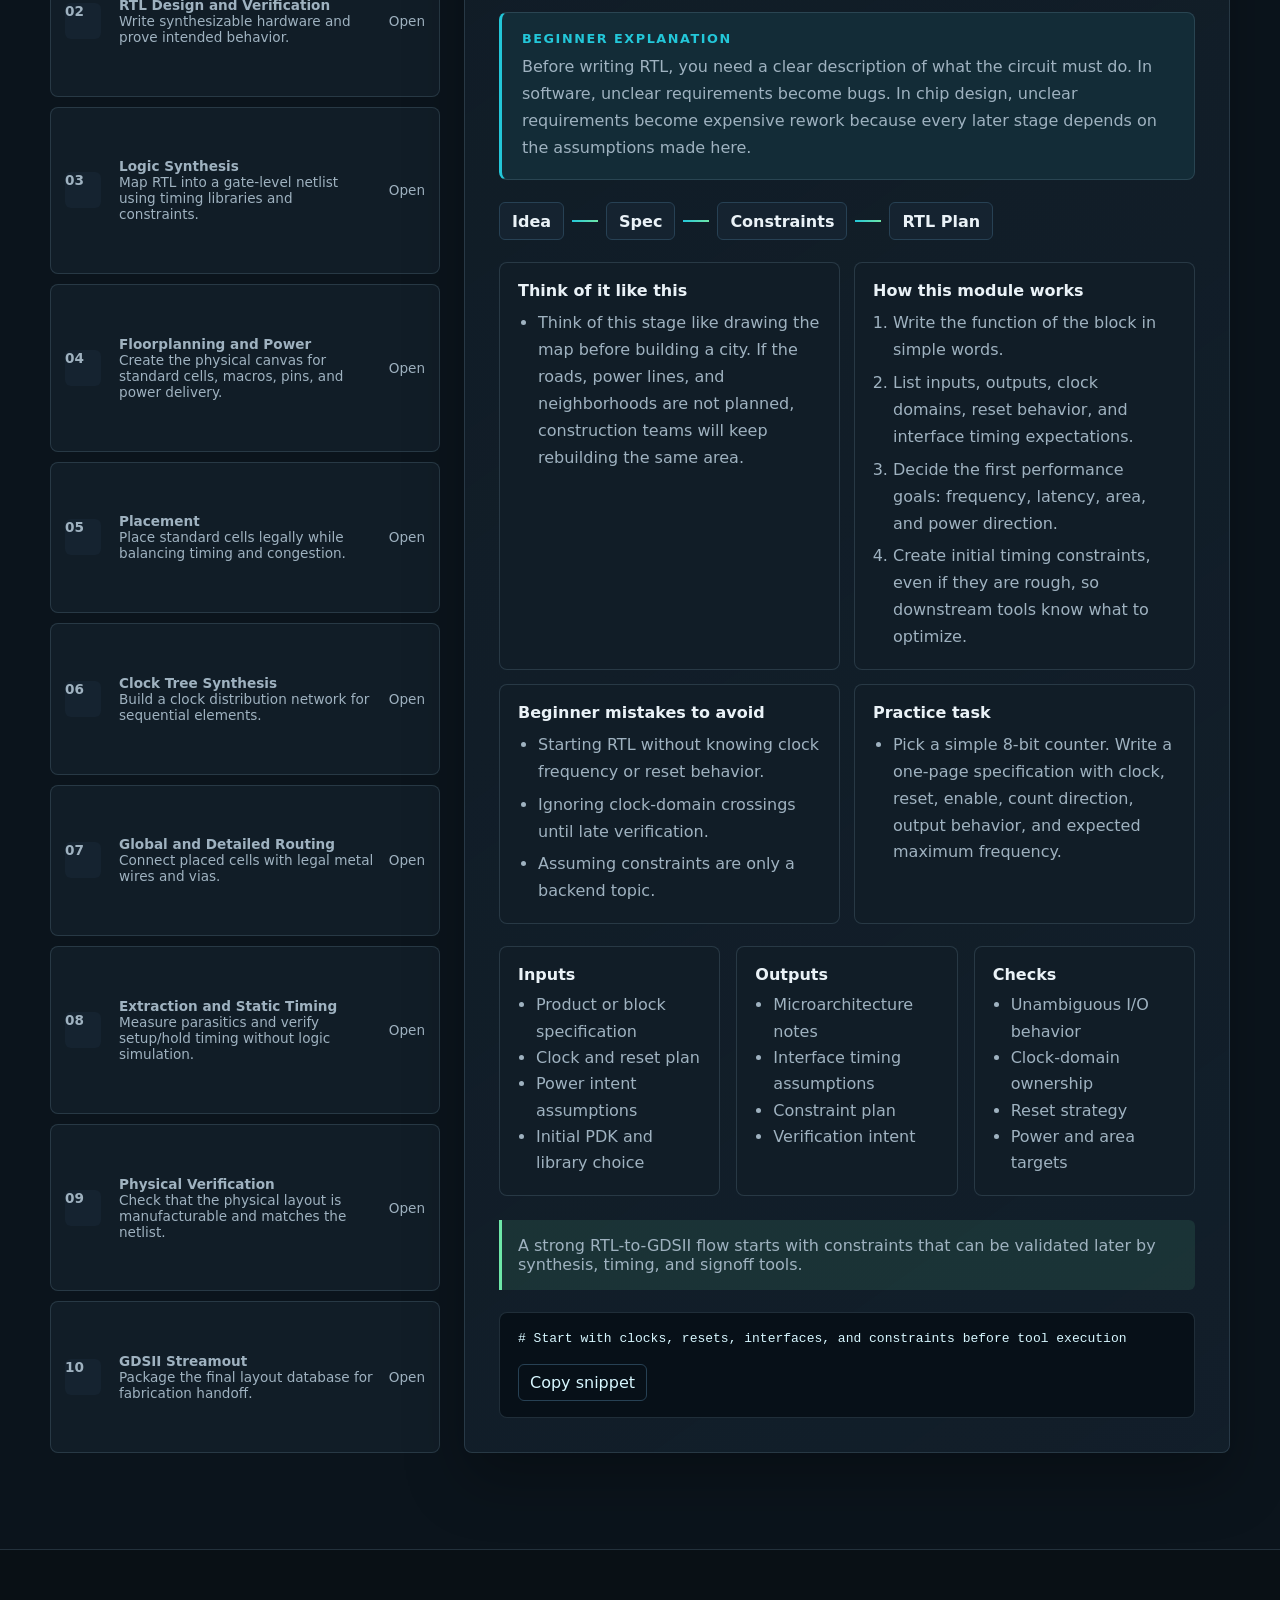
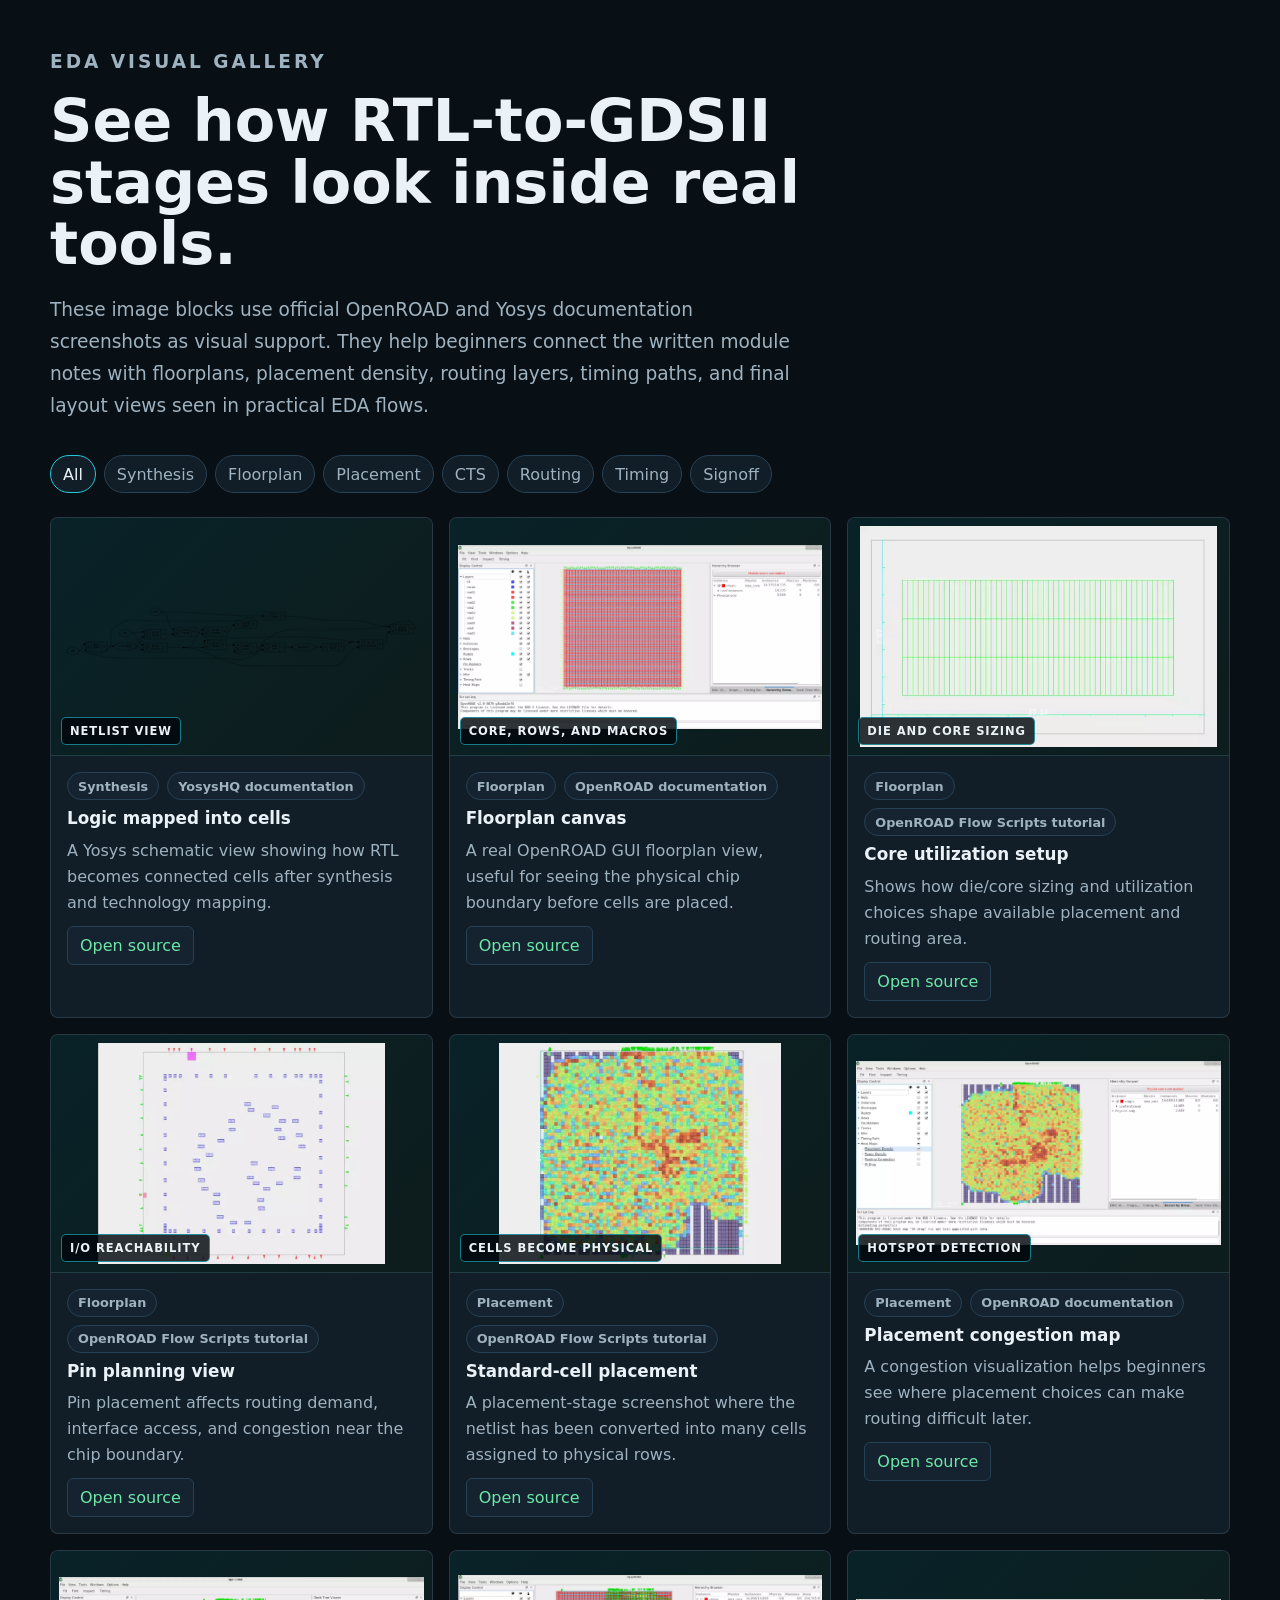
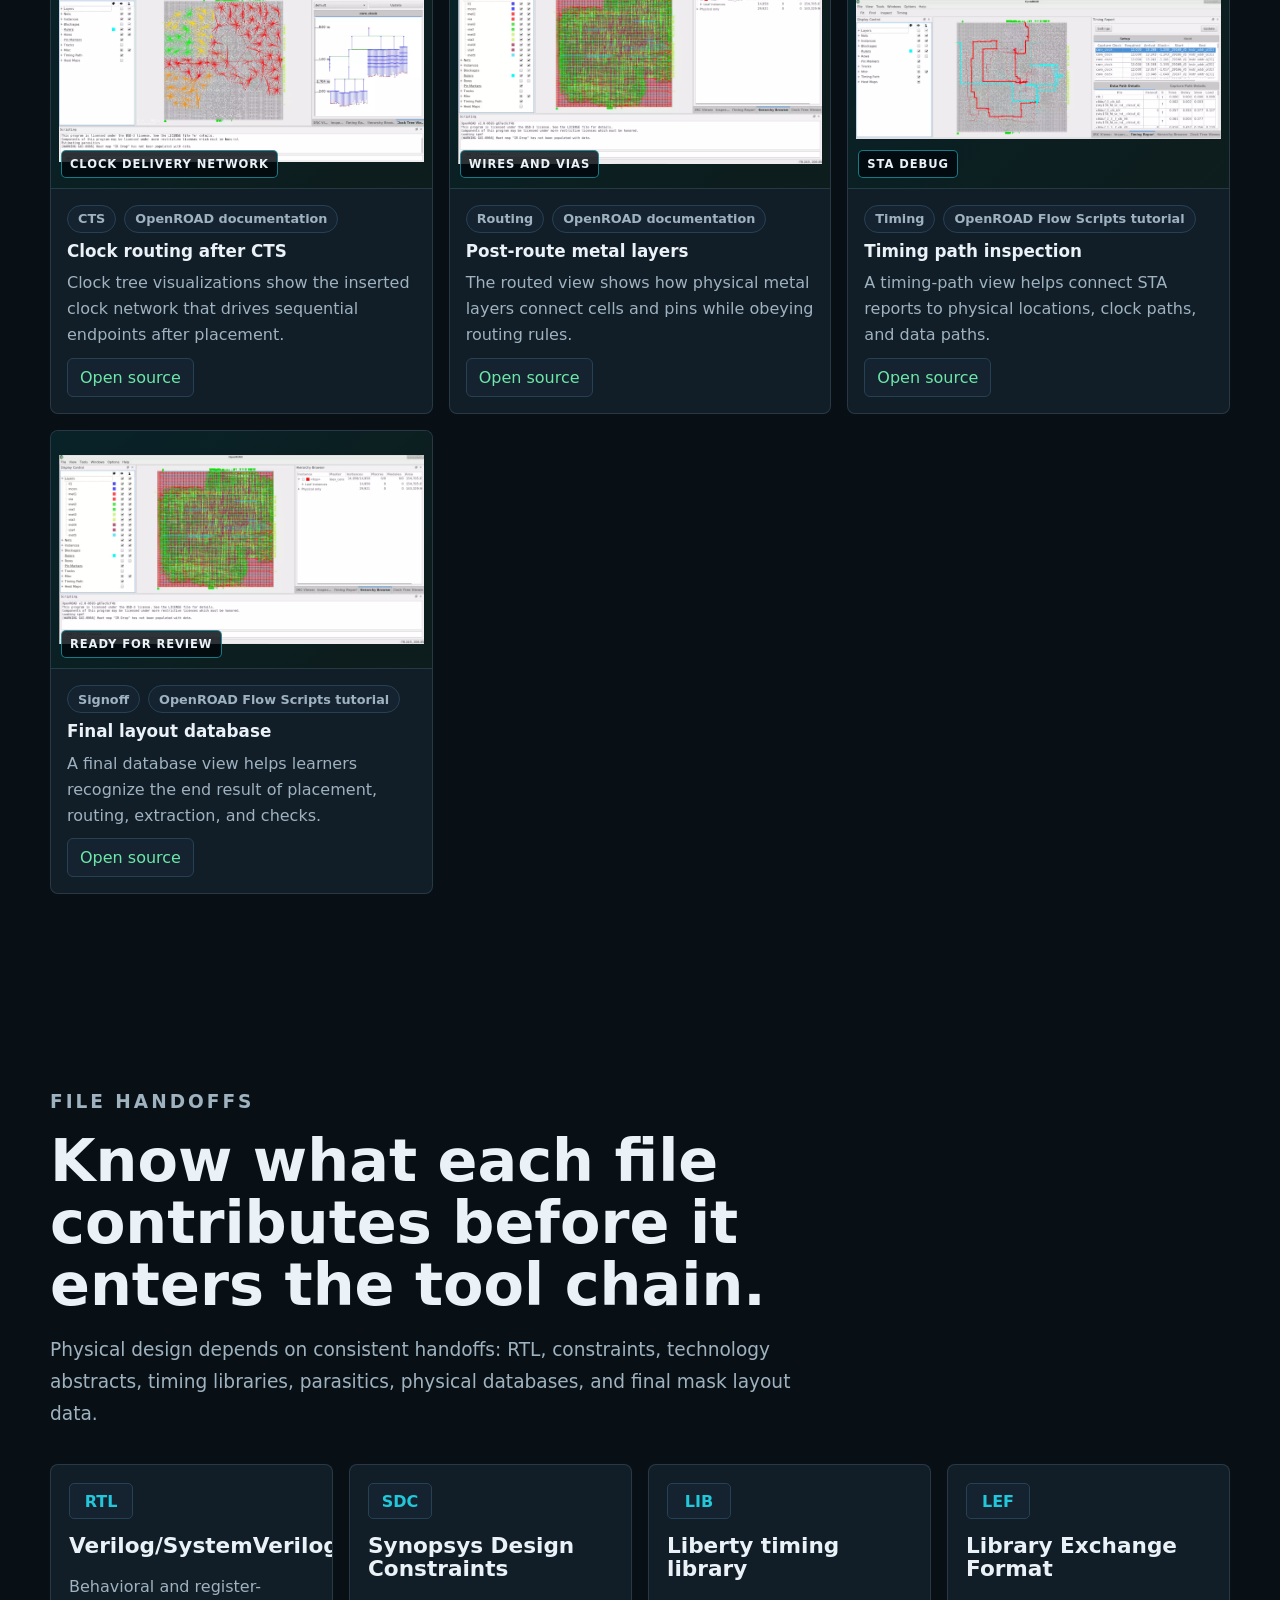
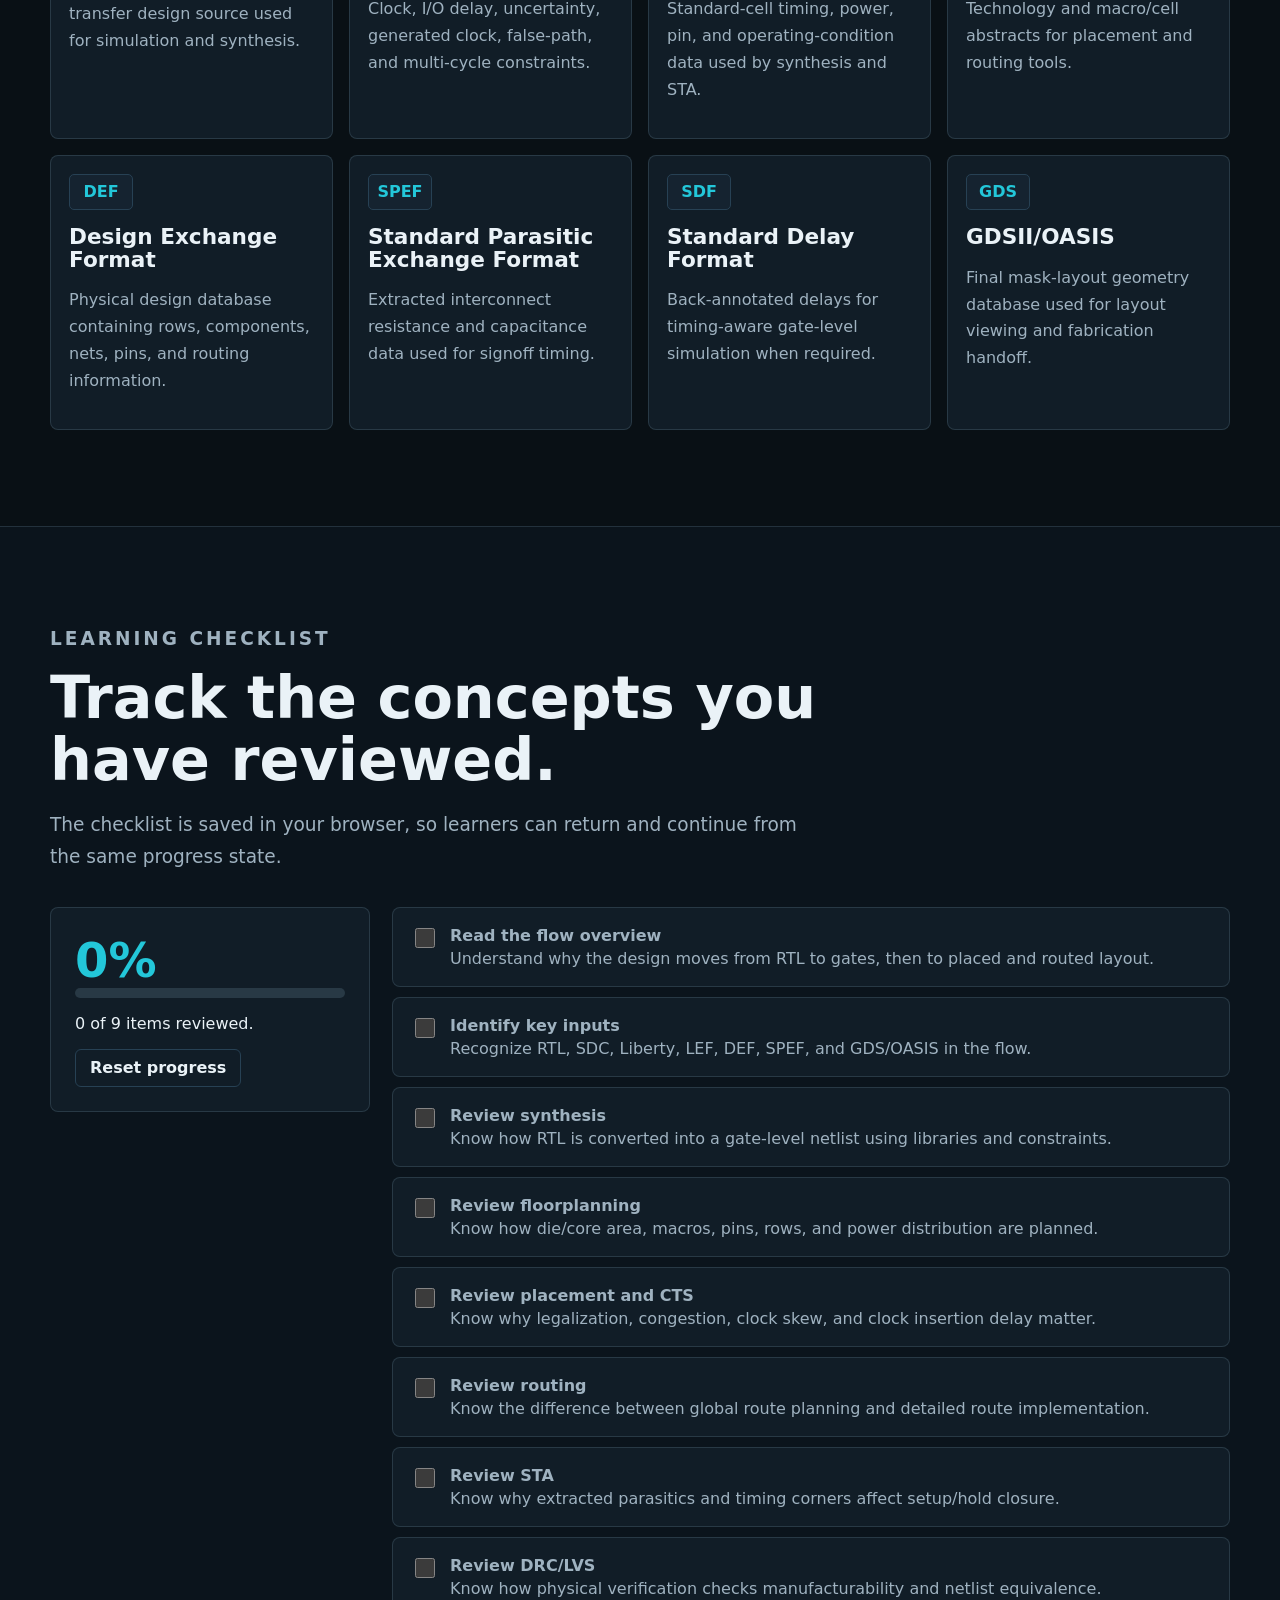
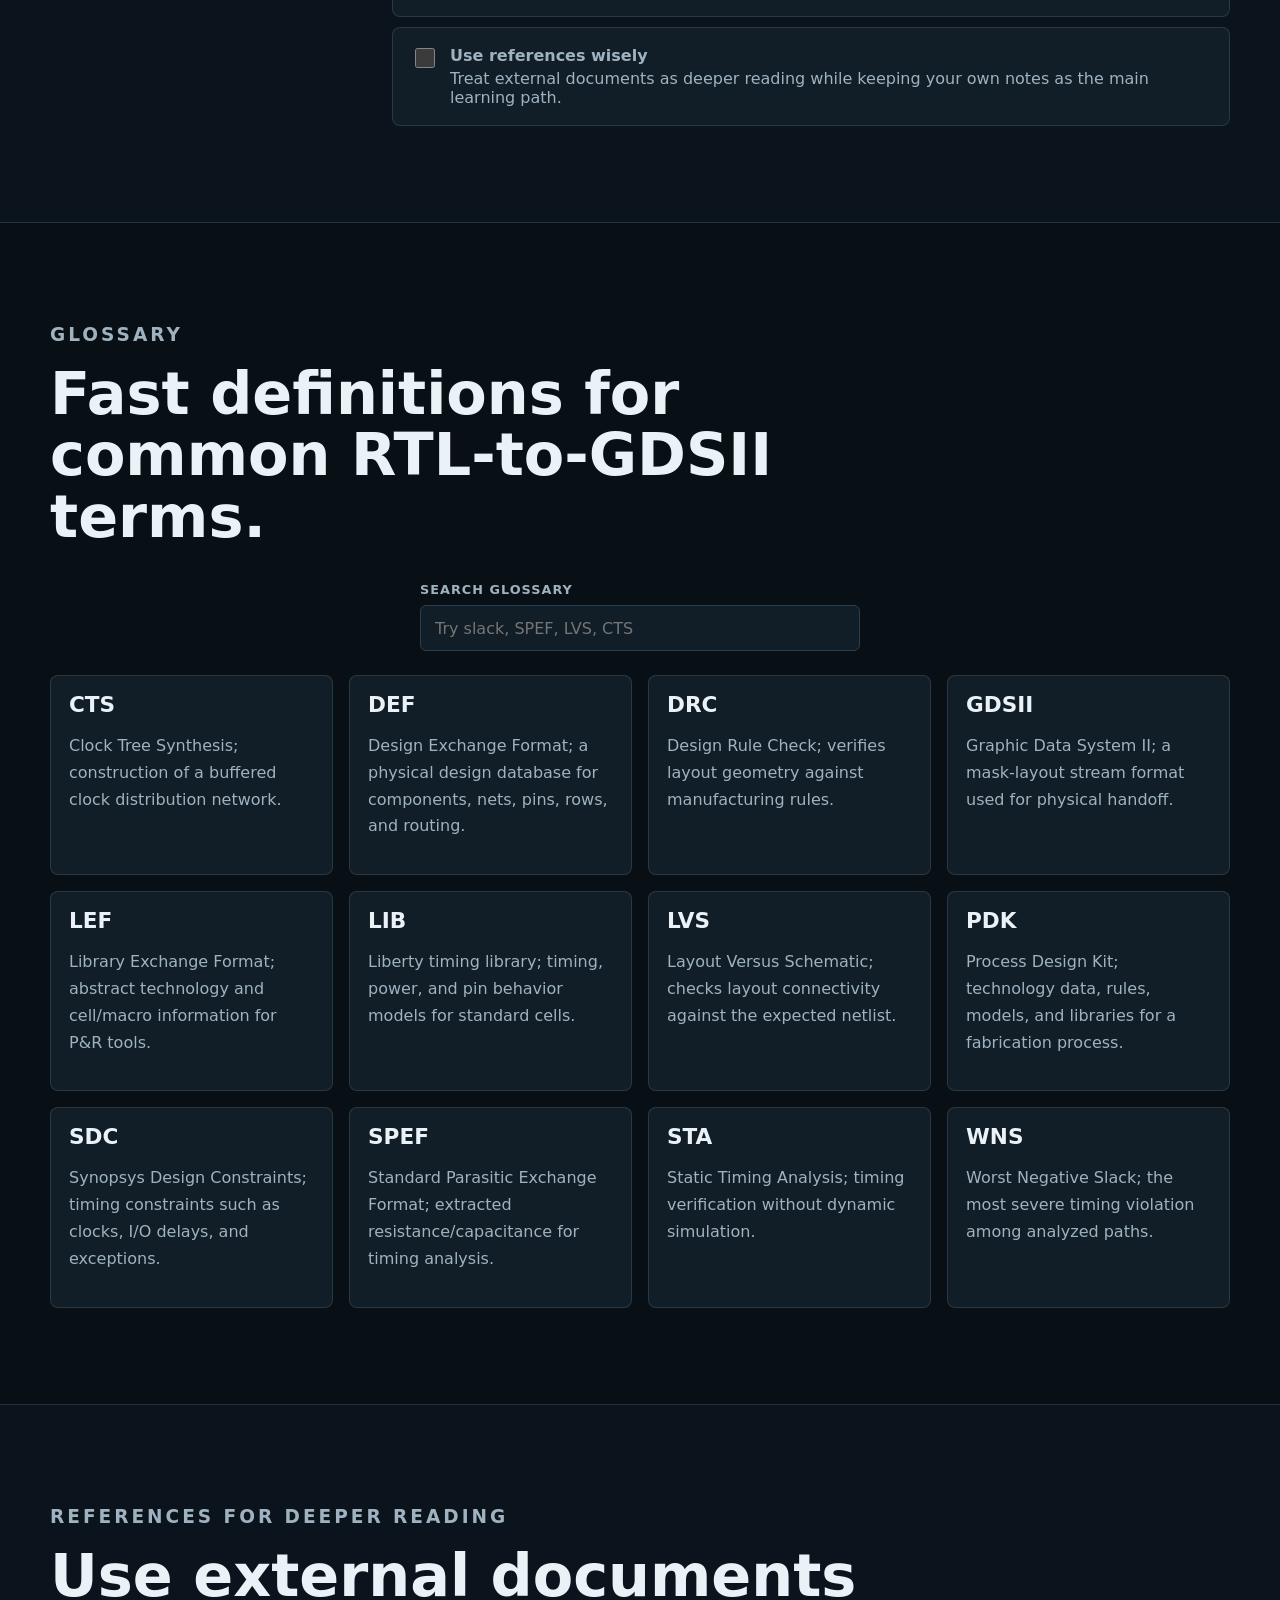
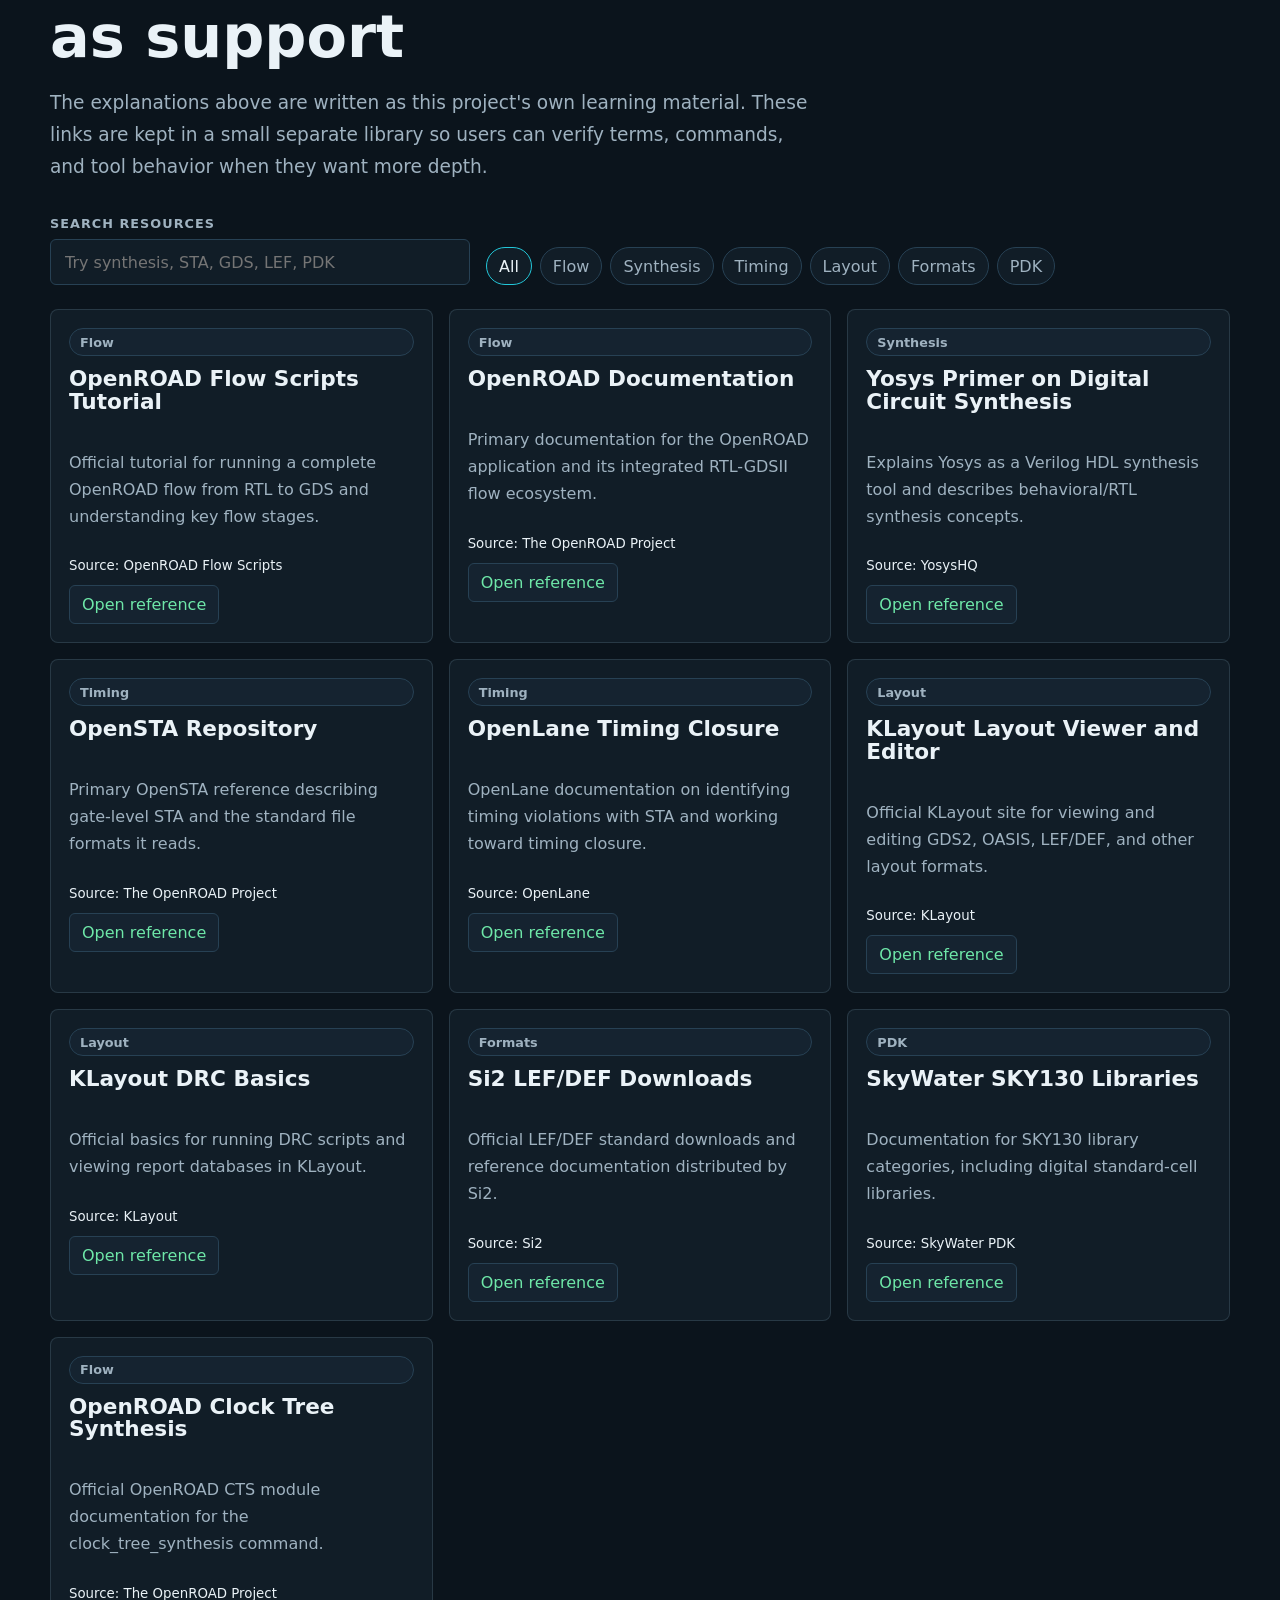
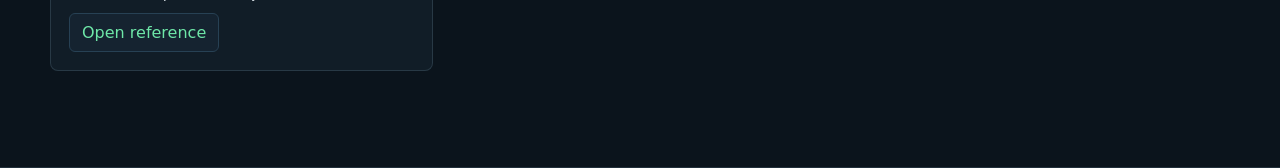
==== commit ea8a8138: "Add EDA visual gallery" ====
--- a/index.html
+++ b/index.html
@@ -22,6 +22,7 @@
     <nav class="top-nav" aria-label="Primary navigation" data-nav>
       <a href="#learning">Learning Path</a>
       <a href="#flow">Modules</a>
+      <a href="#visuals">Visuals</a>
       <a href="#formats">Files</a>
       <a href="#checklist">Checklist</a>
       <a href="#glossary">Glossary</a>
@@ -93,6 +94,22 @@
       </div>
     </section>
 
+    <section class="section-band" id="visuals">
+      <div class="section-heading reveal">
+        <p class="eyebrow">EDA Visual Gallery</p>
+        <h2>See how RTL-to-GDSII stages look inside real tools.</h2>
+        <p>
+          These image blocks use official OpenROAD and Yosys documentation screenshots as visual support.
+          They help beginners connect the written module notes with floorplans, placement density,
+          routing layers, timing paths, and final layout views seen in practical EDA flows.
+        </p>
+      </div>
+      <div class="visual-tools">
+        <div class="filter-row" data-visual-filters></div>
+      </div>
+      <div class="visual-gallery" data-visual-gallery></div>
+    </section>
+
     <section class="section-band" id="formats">
       <div class="section-heading reveal">
         <p class="eyebrow">File Handoffs</p>
--- a/style.css
+++ b/style.css
@@ -137,6 +137,7 @@
 .secondary-action,
 .back-to-top,
 .resource-card a,
+.visual-card-body > a,
 .copy-button {
   border: 1px solid var(--line);
   border-radius: 6px;
@@ -573,6 +574,7 @@
 .detail-grid,
 .format-grid,
 .resource-grid,
+.visual-gallery,
 .glossary-grid {
   display: grid;
   gap: 16px;
@@ -658,6 +660,12 @@
   margin-bottom: 24px;
 }
 
+.visual-tools {
+  display: flex;
+  justify-content: flex-start;
+  margin-bottom: 24px;
+}
+
 .search-field {
   display: grid;
   gap: 8px;
@@ -712,10 +720,118 @@
   grid-template-columns: repeat(3, 1fr);
 }
 
+.visual-gallery {
+  grid-template-columns: repeat(3, 1fr);
+}
+
 .resource-card {
   display: grid;
   align-content: start;
   gap: 12px;
+}
+
+.visual-panel {
+  display: grid;
+  gap: 16px;
+  margin: 24px 0;
+  padding: 18px;
+  border: 1px solid var(--line-soft);
+  border-radius: var(--radius);
+  background: color-mix(in srgb, var(--panel-2) 80%, transparent);
+}
+
+.visual-panel h4 {
+  margin: 0 0 8px;
+  font-size: 1.05rem;
+}
+
+.visual-panel p {
+  margin: 0;
+}
+
+.stage-visual-grid {
+  display: grid;
+  grid-template-columns: repeat(2, minmax(0, 1fr));
+  gap: 14px;
+}
+
+.visual-card {
+  overflow: hidden;
+  border: 1px solid var(--line-soft);
+  border-radius: var(--radius);
+  background: var(--panel);
+  transition: transform 180ms ease, border-color 180ms ease, box-shadow 180ms ease;
+}
+
+.visual-card:hover {
+  transform: translateY(-3px);
+  border-color: color-mix(in srgb, var(--accent) 72%, var(--line));
+  box-shadow: 0 18px 42px var(--shadow);
+}
+
+.visual-image-wrap {
+  position: relative;
+  display: block;
+  aspect-ratio: 16 / 10;
+  overflow: hidden;
+  border-bottom: 1px solid var(--line-soft);
+  background:
+    linear-gradient(135deg, rgba(35, 199, 217, 0.12), rgba(110, 231, 168, 0.08)),
+    #050b10;
+}
+
+.compact-visual .visual-image-wrap {
+  aspect-ratio: 16 / 9;
+}
+
+.visual-image-wrap img {
+  width: 100%;
+  height: 100%;
+  padding: 8px;
+  object-fit: contain;
+  display: block;
+  transition: transform 240ms ease;
+}
+
+.visual-card:hover .visual-image-wrap img {
+  transform: scale(1.025);
+}
+
+.visual-image-wrap span {
+  position: absolute;
+  left: 10px;
+  bottom: 10px;
+  max-width: calc(100% - 20px);
+  padding: 6px 8px;
+  border: 1px solid color-mix(in srgb, var(--accent) 60%, transparent);
+  border-radius: 5px;
+  background: color-mix(in srgb, #02080d 82%, transparent);
+  color: #eaf2f7;
+  font-size: 0.72rem;
+  font-weight: 900;
+  letter-spacing: 0.08em;
+  text-transform: uppercase;
+}
+
+.visual-card-body {
+  display: grid;
+  gap: 10px;
+  padding: 16px;
+}
+
+.visual-card-body .tag-row {
+  margin: 0;
+}
+
+.visual-card-body h3 {
+  margin: 0;
+  font-size: 1.05rem;
+}
+
+.visual-card-body p {
+  margin: 0;
+  color: var(--muted);
+  line-height: 1.62;
 }
 
 .resource-card p,
@@ -726,12 +842,18 @@
   line-height: 1.68;
 }
 
-.resource-card a {
+.resource-card a,
+.visual-card-body > a {
   justify-self: start;
   padding: 9px 12px;
   background: var(--panel-2);
   color: var(--accent-2);
   text-decoration: none;
+}
+
+.visual-card-body > a:hover {
+  transform: translateY(-1px);
+  border-color: var(--accent);
 }
 
 .checklist-layout {
@@ -879,6 +1001,7 @@
 
   .detail-grid,
   .resource-grid,
+  .visual-gallery,
   .format-grid,
   .glossary-grid,
   .learning-path {
@@ -921,6 +1044,8 @@
   .resource-tools,
   .detail-grid,
   .lesson-grid,
+  .stage-visual-grid,
+  .visual-gallery,
   .resource-grid,
   .format-grid,
   .glossary-grid,
